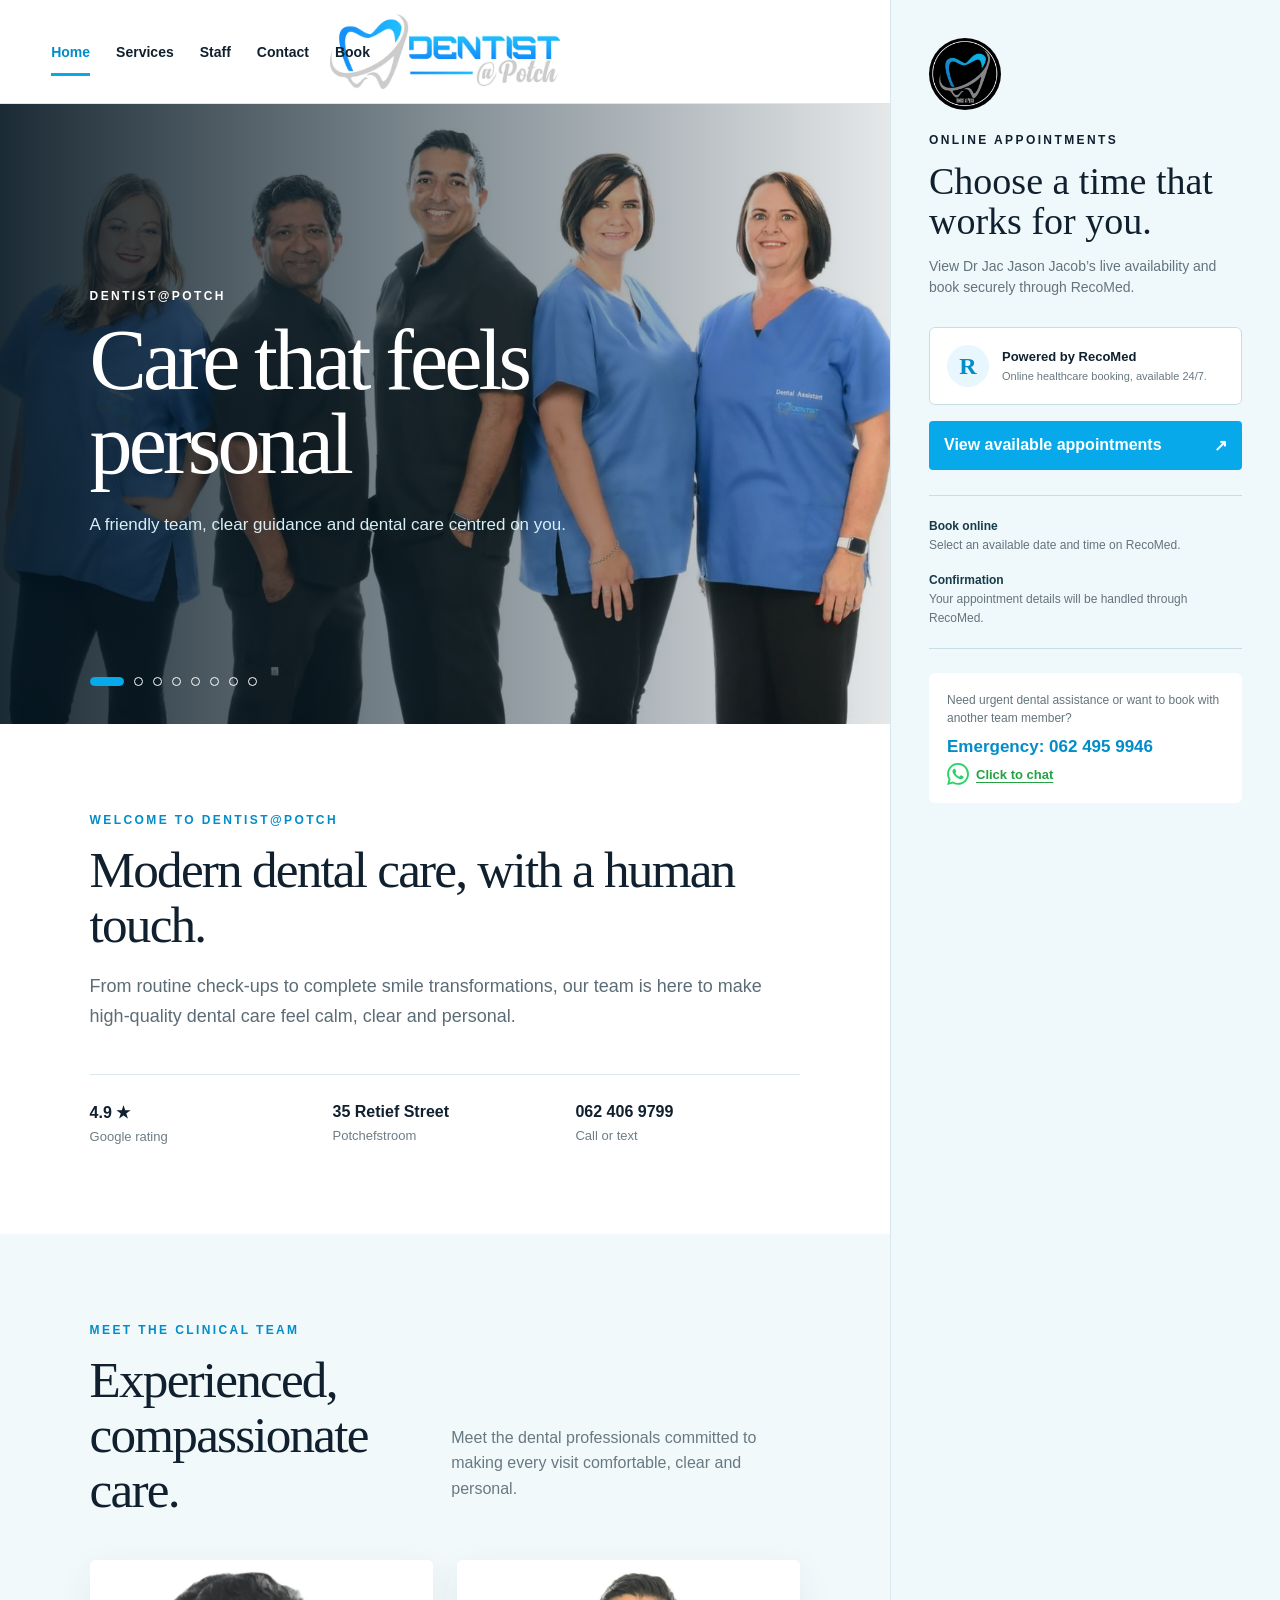
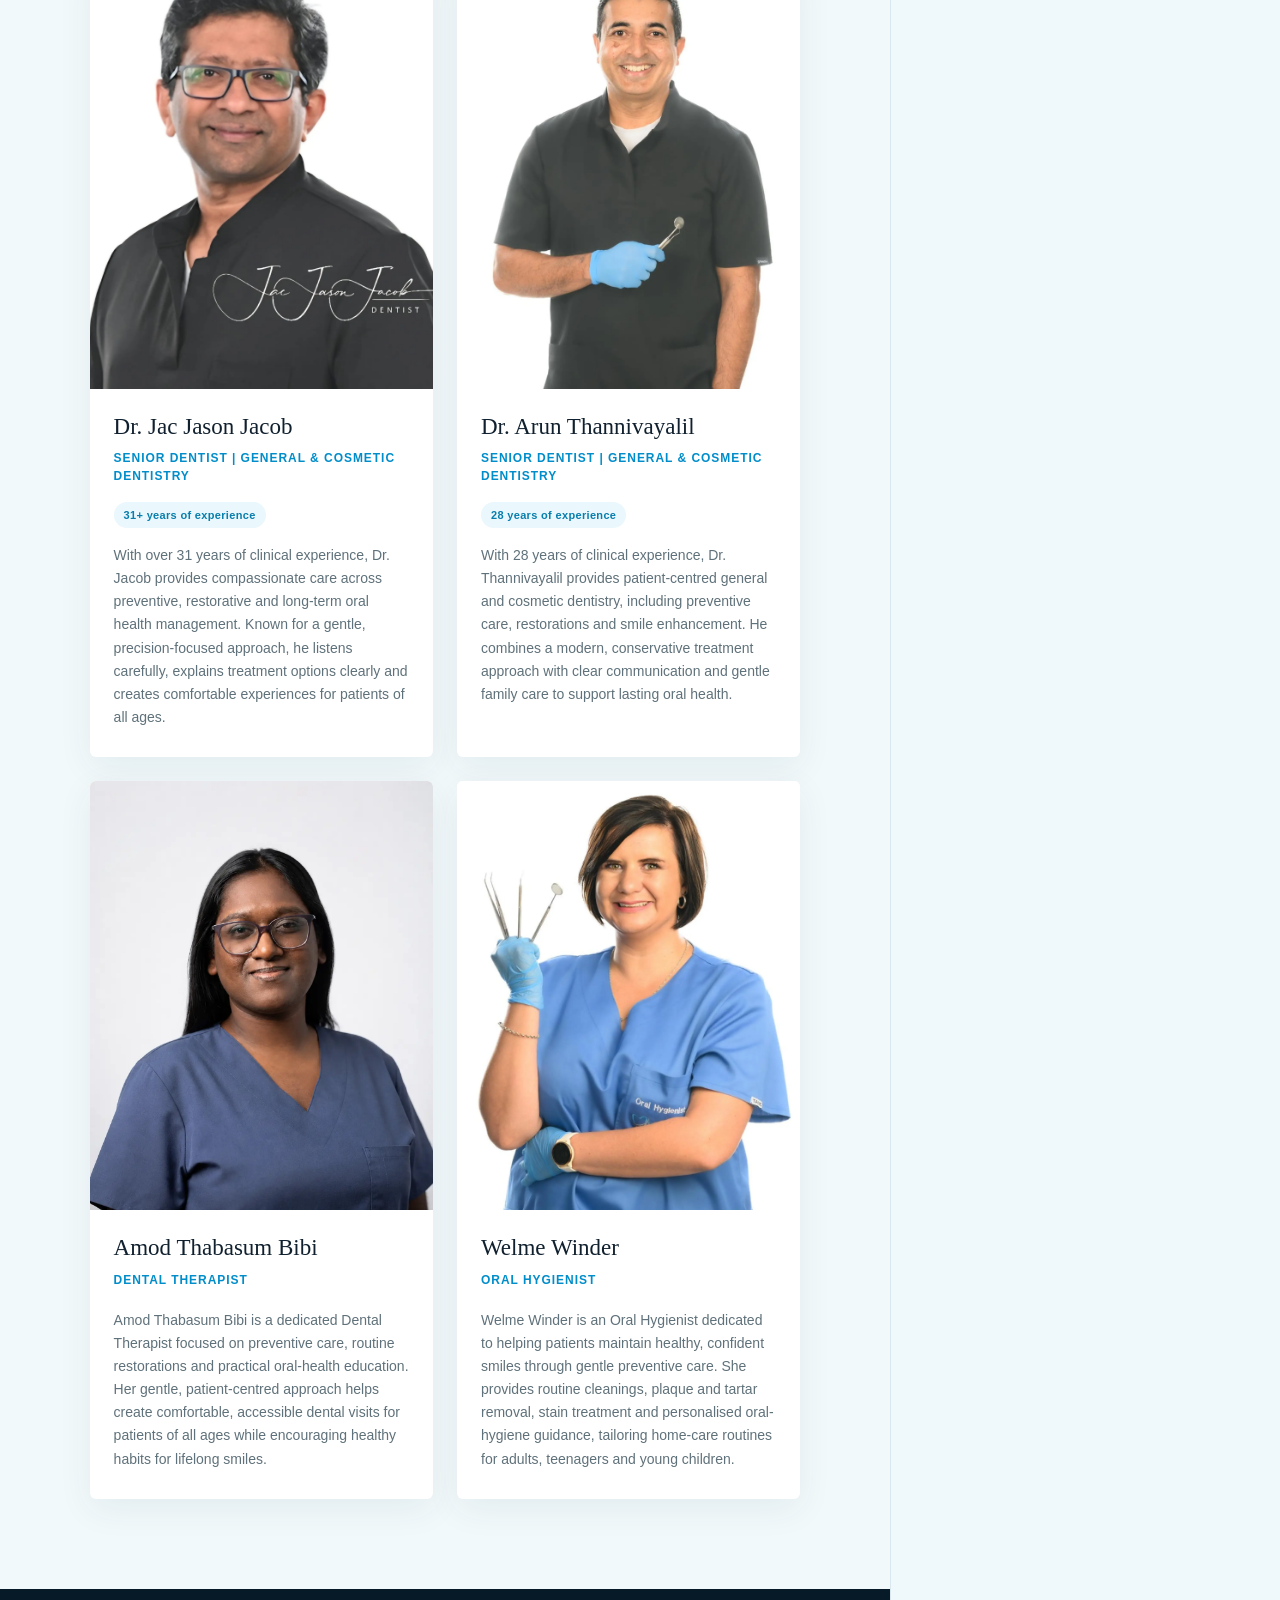
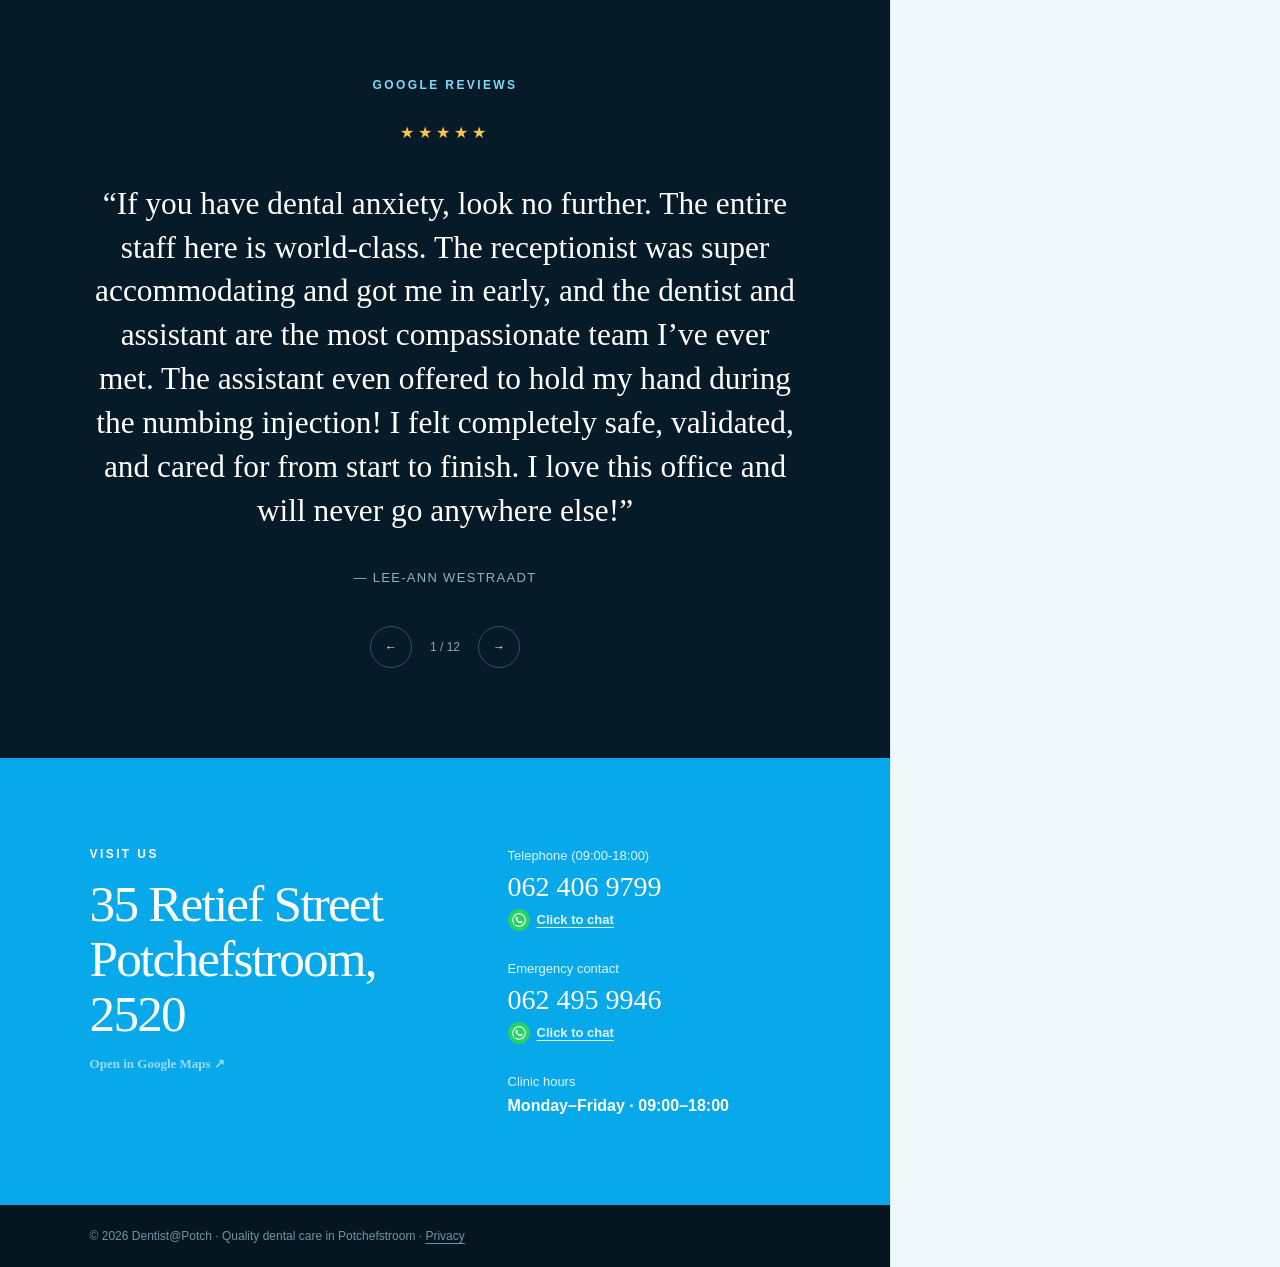
==== index.html @ b3be24b4 "Shorten the Invisalign description to match the other service cards Co-Authored-By: Claude Fable 5.1" ====
<!doctype html>
<html lang="en">
<head>
  <meta charset="utf-8">
  <meta name="viewport" content="width=device-width, initial-scale=1">
  <title>Dentist@Potch | Dental Care in Potchefstroom</title>
  <meta name="description" content="Compassionate general, cosmetic and preventive dental care in Potchefstroom.">
  <link rel="icon" href="images/dentist-at-potch-emblem.webp">
  <link rel="stylesheet" href="styles.css?v=10">
  <script src="tracking.js?v=10"></script>
  <script src="script.js?v=10" defer></script>
</head>
<body>
  <main class="site-shell">
    <div class="content-column">
      <header class="topbar">
        <a href="index.html" class="brand" aria-label="Dentist at Potch home"><img src="images/dentist-at-potch-logo-light.webp" alt="Dentist at Potch"></a>
        <nav aria-label="Main navigation">
          <a class="active" href="index.html">Home</a>
          <a href="services.html">Services</a>
          <a href="staff.html">Staff</a>
          <a href="#contact">Contact</a>
          <a href="https://www.recomed.co.za/dentist/potchefstroom/jac-jason-jacob/9480/9414/" target="_blank" rel="noopener noreferrer">Book</a>
        </nav>
      </header>

      <section class="hero" aria-label="Clinic gallery">
        <article class="hero-slide visible" aria-hidden="false">
          <img src="images/clinic-team-wide.webp" alt="Dentist at Potch team" style="object-position:center 32%;object-fit:cover">
          <div class="hero-copy"><p class="eyebrow">DENTIST@POTCH</p><h1>Care that feels personal</h1><p>A friendly team, clear guidance and dental care centred on you.</p></div>
        </article>
        <article class="hero-slide" aria-hidden="true">
          <img src="images/clinic-support-team.webp" alt="Dentist at Potch support team" style="object-position:center 25%;object-fit:cover">
          <div class="hero-copy"><p class="eyebrow">DENTIST@POTCH</p><h1>A team that makes you smile</h1><p>Welcoming support from the moment you contact our practice.</p></div>
        </article>
        <article class="hero-slide" aria-hidden="true">
          <img src="images/dental-assistant.webp" alt="Dental assistant" style="object-position:right center;object-fit:contain">
          <div class="hero-copy"><p class="eyebrow">DENTIST@POTCH</p><h1>Compassionate support</h1><p>Kind, reassuring care throughout your visit.</p></div>
        </article>
        <article class="hero-slide" aria-hidden="true">
          <img src="images/oral-hygienist.webp" alt="Oral hygienist" style="object-position:right center;object-fit:contain">
          <div class="hero-copy"><p class="eyebrow">DENTIST@POTCH</p><h1>Comfortable preventive care</h1><p>Professional support for healthy teeth and gums.</p></div>
        </article>
        <article class="hero-slide" aria-hidden="true">
          <img src="images/receptionist.webp" alt="Receptionist" style="object-position:right center;object-fit:contain">
          <div class="hero-copy"><p class="eyebrow">DENTIST@POTCH</p><h1>A warm welcome</h1><p>Helpful service from your first call to your appointment.</p></div>
        </article>
        <article class="hero-slide" aria-hidden="true">
          <img src="images/dentist-at-potch-logo-light.webp" alt="Dentist at Potch logo" style="object-position:right center;object-fit:contain">
          <div class="hero-copy"><p class="eyebrow">DENTIST@POTCH</p><h1>Dentist@Potch</h1><p>Modern dental care in the heart of Potchefstroom.</p></div>
        </article>
        <article class="hero-slide" aria-hidden="true">
          <img src="images/two-dentists-hero.webp" alt="Dentist at Potch senior dentists" style="object-position:center center;object-fit:contain">
          <div class="hero-copy"><p class="eyebrow">DENTIST@POTCH</p><h1>Experience you can trust</h1><p>Meet the senior dentists behind attentive, professional care at Dentist@Potch.</p></div>
        </article>
        <article class="hero-slide" aria-hidden="true">
          <img src="images/dentist-at-potch-emblem.webp" alt="Dentist at Potch emblem" style="object-position:right center;object-fit:contain">
          <div class="hero-copy"><p class="eyebrow">DENTIST@POTCH</p><h1>Your local dental team</h1><p>Visit us at 35 Retief Street, Potchefstroom.</p></div>
        </article>
        <div class="slide-dots" aria-label="Choose clinic image">
          <button class="selected" type="button" aria-label="Show Care that feels personal"></button>
          <button type="button" aria-label="Show A team that makes you smile"></button>
          <button type="button" aria-label="Show Compassionate support"></button>
          <button type="button" aria-label="Show Comfortable preventive care"></button>
          <button type="button" aria-label="Show A warm welcome"></button>
          <button type="button" aria-label="Show Dentist at Potch"></button>
          <button type="button" aria-label="Show Experience you can trust"></button>
          <button type="button" aria-label="Show Your local dental team"></button>
        </div>
      </section>

      <section class="welcome section-pad">
        <p class="eyebrow blue">WELCOME TO DENTIST@POTCH</p>
        <h2>Modern dental care, with a human touch.</h2>
        <p>From routine check-ups to complete smile transformations, our team is here to make high-quality dental care feel calm, clear and personal.</p>
        <div class="quick-facts">
          <span><strong>4.9 ★</strong> Google rating</span>
          <span><strong>35 Retief Street</strong> Potchefstroom</span>
          <span><strong>062 406 9799</strong> Call or text</span>
        </div>
      </section>

      <section class="team section-pad">
        <p class="eyebrow blue">MEET THE CLINICAL TEAM</p>
        <div class="section-heading"><h2>Experienced, compassionate care.</h2><p>Meet the dental professionals committed to making every visit comfortable, clear and personal.</p></div>
        <div class="doctor-grid">
          <article class="doctor-card">
            <div class="doctor-photo"><img src="images/dr-jac-jason-jacob.webp" alt="Dr. Jac Jason Jacob"></div>
            <div class="doctor-details"><h3>Dr. Jac Jason Jacob</h3><p class="doctor-designation">Senior Dentist | General &amp; Cosmetic Dentistry</p><p class="doctor-experience">31+ years of experience</p><p class="doctor-bio">With over 31 years of clinical experience, Dr. Jacob provides compassionate care across preventive, restorative and long-term oral health management. Known for a gentle, precision-focused approach, he listens carefully, explains treatment options clearly and creates comfortable experiences for patients of all ages.</p></div>
          </article>
          <article class="doctor-card">
            <div class="doctor-photo"><img src="images/dr-arun-thannivayalil.webp" alt="Dr. Arun Thannivayalil"></div>
            <div class="doctor-details"><h3>Dr. Arun Thannivayalil</h3><p class="doctor-designation">Senior Dentist | General &amp; Cosmetic Dentistry</p><p class="doctor-experience">28 years of experience</p><p class="doctor-bio">With 28 years of clinical experience, Dr. Thannivayalil provides patient-centred general and cosmetic dentistry, including preventive care, restorations and smile enhancement. He combines a modern, conservative treatment approach with clear communication and gentle family care to support lasting oral health.</p></div>
          </article>
          <article class="doctor-card">
            <div class="doctor-photo"><img src="images/amod-thabasum-bibi.webp" alt="Amod Thabasum Bibi"></div>
            <div class="doctor-details"><h3>Amod Thabasum Bibi</h3><p class="doctor-designation">Dental Therapist</p><p class="doctor-bio no-experience">Amod Thabasum Bibi is a dedicated Dental Therapist focused on preventive care, routine restorations and practical oral-health education. Her gentle, patient-centred approach helps create comfortable, accessible dental visits for patients of all ages while encouraging healthy habits for lifelong smiles.</p></div>
          </article>
          <article class="doctor-card">
            <div class="doctor-photo"><img src="images/welme-winder.webp" alt="Welme Winder"></div>
            <div class="doctor-details"><h3>Welme Winder</h3><p class="doctor-designation">Oral Hygienist</p><p class="doctor-bio no-experience">Welme Winder is an Oral Hygienist dedicated to helping patients maintain healthy, confident smiles through gentle preventive care. She provides routine cleanings, plaque and tartar removal, stain treatment and personalised oral-hygiene guidance, tailoring home-care routines for adults, teenagers and young children.</p></div>
          </article>
        </div>
      </section>

      <section class="testimonial-wrap section-pad">
        <div class="testimonial-card">
          <p class="eyebrow review-label">GOOGLE REVIEWS</p>
          <p class="stars" aria-label="Five stars">★★★★★</p>
          <blockquote id="testimonial-text"></blockquote>
          <p class="patient" id="testimonial-name"></p>
          <div class="testimonial-controls">
            <button id="testimonial-previous" type="button" aria-label="Previous review">←</button>
            <span id="testimonial-counter"></span>
            <button id="testimonial-next" type="button" aria-label="Next review">→</button>
          </div>
        </div>
      </section>

      <section id="contact" class="contact section-pad">
        <div><p class="eyebrow">VISIT US</p><a class="map-location" href="https://maps.app.goo.gl/ndyyrNJzBCLuc52E7?g_st=aw" target="_blank" rel="noopener noreferrer" aria-label="Open Dentist at Potch in Google Maps"><h2>35 Retief Street<br>Potchefstroom, 2520</h2><span>Open in Google Maps ↗</span></a></div>
        <div><p>Telephone (09:00-18:00)</p><a href="tel:+27624069799">062 406 9799</a><a class="whatsapp-chat" href="https://wa.me/27624069799" target="_blank" rel="noopener noreferrer" aria-label="Click to chat on WhatsApp with 062 406 9799"><svg class="wa-icon" viewBox="0 0 24 24" aria-hidden="true" focusable="false"><path fill="currentColor" d="M17.47 14.38c-.3-.15-1.76-.87-2.03-.97-.27-.1-.47-.15-.67.15-.2.3-.77.97-.94 1.17-.17.2-.35.22-.64.07-.3-.15-1.26-.46-2.39-1.48-.88-.79-1.48-1.76-1.65-2.06-.17-.3-.02-.46.13-.61.13-.13.3-.35.45-.52.15-.17.2-.3.3-.5.1-.2.05-.37-.03-.52-.07-.15-.67-1.61-.91-2.21-.24-.58-.49-.5-.67-.51h-.57c-.2 0-.52.07-.79.37-.27.3-1.04 1.02-1.04 2.48s1.07 2.88 1.21 3.08c.15.2 2.1 3.2 5.08 4.49.71.31 1.26.49 1.69.63.71.23 1.36.2 1.87.12.57-.09 1.76-.72 2.01-1.41.25-.69.25-1.29.17-1.41-.07-.12-.27-.2-.57-.35M12.05 21.79h-.01a9.87 9.87 0 0 1-5.03-1.38l-.36-.21-3.74.98 1-3.65-.24-.37a9.86 9.86 0 0 1-1.51-5.26c0-5.45 4.44-9.88 9.89-9.88 2.64 0 5.12 1.03 6.99 2.9a9.82 9.82 0 0 1 2.89 6.99c0 5.45-4.44 9.88-9.88 9.88m8.41-18.3A11.82 11.82 0 0 0 12.05 0C5.5 0 .16 5.33.16 11.89c0 2.1.55 4.14 1.59 5.94L.06 24l6.3-1.65a11.88 11.88 0 0 0 5.68 1.45h.01c6.55 0 11.89-5.33 11.89-11.89 0-3.18-1.24-6.16-3.48-8.41"/></svg><span>Click to chat</span></a><p class="hours">Emergency contact</p><a href="tel:+27624959946">062 495 9946</a><a class="whatsapp-chat" href="https://wa.me/27624959946" target="_blank" rel="noopener noreferrer" aria-label="Click to chat on WhatsApp with 062 495 9946"><svg class="wa-icon" viewBox="0 0 24 24" aria-hidden="true" focusable="false"><path fill="currentColor" d="M17.47 14.38c-.3-.15-1.76-.87-2.03-.97-.27-.1-.47-.15-.67.15-.2.3-.77.97-.94 1.17-.17.2-.35.22-.64.07-.3-.15-1.26-.46-2.39-1.48-.88-.79-1.48-1.76-1.65-2.06-.17-.3-.02-.46.13-.61.13-.13.3-.35.45-.52.15-.17.2-.3.3-.5.1-.2.05-.37-.03-.52-.07-.15-.67-1.61-.91-2.21-.24-.58-.49-.5-.67-.51h-.57c-.2 0-.52.07-.79.37-.27.3-1.04 1.02-1.04 2.48s1.07 2.88 1.21 3.08c.15.2 2.1 3.2 5.08 4.49.71.31 1.26.49 1.69.63.71.23 1.36.2 1.87.12.57-.09 1.76-.72 2.01-1.41.25-.69.25-1.29.17-1.41-.07-.12-.27-.2-.57-.35M12.05 21.79h-.01a9.87 9.87 0 0 1-5.03-1.38l-.36-.21-3.74.98 1-3.65-.24-.37a9.86 9.86 0 0 1-1.51-5.26c0-5.45 4.44-9.88 9.89-9.88 2.64 0 5.12 1.03 6.99 2.9a9.82 9.82 0 0 1 2.89 6.99c0 5.45-4.44 9.88-9.88 9.88m8.41-18.3A11.82 11.82 0 0 0 12.05 0C5.5 0 .16 5.33.16 11.89c0 2.1.55 4.14 1.59 5.94L.06 24l6.3-1.65a11.88 11.88 0 0 0 5.68 1.45h.01c6.55 0 11.89-5.33 11.89-11.89 0-3.18-1.24-6.16-3.48-8.41"/></svg><span>Click to chat</span></a><p class="hours">Clinic hours</p><strong>Monday–Friday · 09:00–18:00</strong></div>
      </section>
      <footer>© 2026 Dentist@Potch · Quality dental care in Potchefstroom · <a href="privacy.html">Privacy</a></footer>
    </div>

    <aside id="appointment" class="appointment-panel" aria-label="Book an appointment">
      <div class="appointment-inner">
        <img class="panel-logo" src="images/dentist-at-potch-emblem.webp" alt="">
        <p class="eyebrow">ONLINE APPOINTMENTS</p>
        <h2>Choose a time that works for you.</h2>
        <p class="panel-intro">View Dr Jac Jason Jacob’s live availability and book securely through RecoMed.</p>
        <div class="recomed-card"><div class="recomed-mark">R</div><div><strong>Powered by RecoMed</strong><p>Online healthcare booking, available 24/7.</p></div></div>
        <a class="primary-button recomed-button" href="https://www.recomed.co.za/dentist/potchefstroom/jac-jason-jacob/9480/9414/" target="_blank" rel="noopener noreferrer">View available appointments <span>↗</span></a>
        <div class="booking-details"><p><strong>Book online</strong><br>Select an available date and time on RecoMed.</p><p><strong>Confirmation</strong><br>Your appointment details will be handled through RecoMed.</p></div>
        <div class="emergency-call"><p>Need urgent dental assistance or want to book with another team member?</p><a href="tel:+27624959946">Emergency: 062 495 9946</a><a class="whatsapp-chat" href="https://wa.me/27624959946" target="_blank" rel="noopener noreferrer" aria-label="Click to chat on WhatsApp with 062 495 9946"><svg class="wa-icon" viewBox="0 0 24 24" aria-hidden="true" focusable="false"><path fill="currentColor" d="M17.47 14.38c-.3-.15-1.76-.87-2.03-.97-.27-.1-.47-.15-.67.15-.2.3-.77.97-.94 1.17-.17.2-.35.22-.64.07-.3-.15-1.26-.46-2.39-1.48-.88-.79-1.48-1.76-1.65-2.06-.17-.3-.02-.46.13-.61.13-.13.3-.35.45-.52.15-.17.2-.3.3-.5.1-.2.05-.37-.03-.52-.07-.15-.67-1.61-.91-2.21-.24-.58-.49-.5-.67-.51h-.57c-.2 0-.52.07-.79.37-.27.3-1.04 1.02-1.04 2.48s1.07 2.88 1.21 3.08c.15.2 2.1 3.2 5.08 4.49.71.31 1.26.49 1.69.63.71.23 1.36.2 1.87.12.57-.09 1.76-.72 2.01-1.41.25-.69.25-1.29.17-1.41-.07-.12-.27-.2-.57-.35M12.05 21.79h-.01a9.87 9.87 0 0 1-5.03-1.38l-.36-.21-3.74.98 1-3.65-.24-.37a9.86 9.86 0 0 1-1.51-5.26c0-5.45 4.44-9.88 9.89-9.88 2.64 0 5.12 1.03 6.99 2.9a9.82 9.82 0 0 1 2.89 6.99c0 5.45-4.44 9.88-9.88 9.88m8.41-18.3A11.82 11.82 0 0 0 12.05 0C5.5 0 .16 5.33.16 11.89c0 2.1.55 4.14 1.59 5.94L.06 24l6.3-1.65a11.88 11.88 0 0 0 5.68 1.45h.01c6.55 0 11.89-5.33 11.89-11.89 0-3.18-1.24-6.16-3.48-8.41"/></svg><span>Click to chat</span></a></div>
      </div>
    </aside>
  </main>
</body>
</html>
---- styles.css ----
:root { --ink:#10202e; --blue:#07a9ea; --deep:#071a27; --pale:#eaf7fc; --line:#d9e8ee; }
* { box-sizing:border-box; } html { scroll-behavior:smooth; } body { margin:0; color:var(--ink); background:#fff; font-family:Arial,Helvetica,sans-serif; } a { color:inherit; text-decoration:none; } button,input,select,textarea { font:inherit; } button,a { -webkit-tap-highlight-color:transparent; }
.site-shell { display:grid; grid-template-columns:minmax(0,1fr) 390px; min-height:100vh; }.content-column{min-width:0}.topbar{min-height:104px;padding:14px clamp(24px,4vw,60px);display:grid;grid-template-columns:minmax(0,1fr) auto minmax(0,1fr);grid-template-areas:"nav brand action";align-items:center;gap:24px;border-bottom:1px solid var(--line);background:#fff;position:relative;z-index:10}.brand{grid-area:brand;justify-self:center;display:flex;align-items:center;width:230px;max-width:32vw}.brand img{display:block;width:100%;height:auto}.topbar nav{grid-area:nav;justify-self:start;display:flex;gap:26px;font-size:14px;font-weight:700}.topbar nav a{padding:16px 0 13px;border-bottom:3px solid transparent}.topbar nav a:hover,.topbar nav a.active{color:#008dca;border-color:var(--blue)}
.hero{height:620px;position:relative;overflow:hidden;background:var(--deep)}.hero-slide{position:absolute;inset:0;opacity:0;transform:scale(1.02);transition:opacity .8s ease,transform 1.2s ease;color:#fff}.hero-slide.visible{opacity:1;transform:scale(1);z-index:1}.hero-slide>img{position:absolute;inset:0;width:100%;height:100%;object-fit:cover}.hero-slide::after{content:"";position:absolute;inset:0;background:linear-gradient(90deg,rgba(2,19,30,.9) 0%,rgba(3,26,40,.48) 52%,rgba(3,26,40,.1) 100%);z-index:1}.hero-copy{position:relative;z-index:2;height:100%;padding:0 clamp(28px,7vw,90px);display:flex;flex-direction:column;justify-content:center}.hero-copy>p:last-child{max-width:510px;margin:24px 0 0;font-size:17px;line-height:1.6;color:#d7eef7}.eyebrow{margin:0 0 16px;font-size:12px;line-height:1;font-weight:800;letter-spacing:.2em}.eyebrow.blue{color:#008dca}.hero h1,.services-hero h1{margin:0;max-width:680px;font-family:Georgia,serif;font-size:clamp(48px,7vw,86px);line-height:.98;font-weight:400;letter-spacing:-.045em}.slide-dots{position:absolute;z-index:3;left:clamp(28px,7vw,90px);bottom:38px;display:flex;gap:10px}.slide-dots button{width:9px;height:9px;border:1px solid #fff;border-radius:50%;background:transparent;cursor:pointer;padding:0}.slide-dots button.selected{width:34px;border-radius:10px;background:var(--blue);border-color:var(--blue)}
.section-pad{padding:90px clamp(28px,7vw,90px)}.welcome h2,.team h2,.contact h2,.services-cta h2{font-family:Georgia,serif;font-size:clamp(36px,4vw,55px);line-height:1.08;font-weight:400;margin:0;letter-spacing:-.035em}.welcome>p:not(.eyebrow){max-width:750px;color:#5b6c76;font-size:18px;line-height:1.7}.quick-facts{display:grid;grid-template-columns:repeat(3,1fr);gap:18px;border-top:1px solid var(--line);margin-top:42px;padding-top:28px}.quick-facts span{display:flex;flex-direction:column;gap:7px;font-size:13px;color:#6d7d85}.quick-facts strong{color:var(--ink);font-size:16px}.team{background:#f2f9fb}.section-heading{display:flex;align-items:end;justify-content:space-between;gap:30px;margin-bottom:42px}.section-heading p{max-width:410px;color:#687982;line-height:1.6}.doctor-grid{display:grid;grid-template-columns:repeat(2,1fr);gap:24px;align-items:stretch}.doctor-card{background:#fff;border-radius:6px;overflow:hidden;box-shadow:0 10px 35px rgba(9,51,70,.07);display:flex;flex-direction:column}.doctor-photo{position:relative;aspect-ratio:4/5;overflow:hidden;background:#fff}.doctor-photo img{width:100%;height:100%;object-fit:cover;object-position:center top}.doctor-details{padding:25px 24px 28px;text-align:left;display:flex;flex-direction:column;flex:1}.doctor-card h3{font-family:Georgia,serif;font-size:23px;line-height:1.15;font-weight:400;margin:0 0 10px}.doctor-designation{margin:0;color:#008dca;font-size:12px;font-weight:800;text-transform:uppercase;letter-spacing:.08em;line-height:1.45}.doctor-experience{align-self:flex-start;margin:17px 0 16px;padding:7px 10px;border-radius:999px;background:#eaf7fc;color:#087ead;font-size:11px;font-weight:800;letter-spacing:.03em}.doctor-bio{margin:0;color:#5f717a;font-size:14px;line-height:1.65}.doctor-bio.no-experience{margin-top:20px}
.testimonial-wrap{background:var(--deep)}.testimonial-card{max-width:900px;min-height:410px;margin:auto;text-align:center;color:#fff;display:flex;flex-direction:column;align-items:center;justify-content:center}.review-label{color:#7fd8f7}.stars{color:#f8c44f;letter-spacing:.25em}blockquote{margin:24px 0;font-family:Georgia,serif;font-size:clamp(21px,2.45vw,35px);line-height:1.4}.patient{color:#8fb3c4;font-size:13px;text-transform:uppercase;letter-spacing:.1em}.testimonial-controls{margin-top:28px;display:flex;justify-content:center;align-items:center;gap:18px;color:#85a6b6;font-size:12px}.testimonial-controls button{color:#fff;background:transparent;border:1px solid #315366;width:42px;height:42px;border-radius:50%;cursor:pointer}.contact{display:grid;grid-template-columns:1.1fr .9fr;gap:60px;background:var(--blue);color:white}.contact a{font-family:Georgia,serif;font-size:28px}.contact p:not(.eyebrow){margin:0 0 8px;color:#dff6ff;font-size:13px}.contact .hours{margin-top:30px!important}footer{background:#061620;color:#7193a2;padding:24px clamp(28px,7vw,90px);font-size:12px}
.appointment-panel{position:relative;background:#eff8fb;border-left:1px solid var(--line)}.appointment-inner{position:sticky;top:0;height:100vh;overflow-y:auto;padding:38px 38px 28px}.panel-logo{display:block;width:72px;height:72px;object-fit:cover;border-radius:50%;margin-bottom:24px}.appointment-inner h2{margin:0;font-family:Georgia,serif;font-size:38px;line-height:1.05;font-weight:400}.panel-intro{color:#64747c;font-size:14px;line-height:1.55}.primary-button{width:100%;border:0;border-radius:4px;background:var(--blue);color:#fff;padding:15px;font-weight:800;cursor:pointer;display:flex;justify-content:space-between}.primary-button:hover{background:#008dca}.recomed-card{margin:28px 0 16px;padding:17px;background:#fff;border:1px solid #c9dde5;border-radius:6px;display:flex;align-items:center;gap:13px}.recomed-mark{display:grid;place-items:center;min-width:42px;height:42px;border-radius:50%;background:#e8f7fd;color:#008dca;font-family:Georgia,serif;font-size:24px;font-weight:bold}.recomed-card strong{font-size:13px}.recomed-card p{margin:4px 0 0;color:#687982;font-size:11px;line-height:1.45}.recomed-button{margin-top:0;text-decoration:none}.booking-details{margin-top:25px;padding:4px 0;border-top:1px solid #c9dde5;border-bottom:1px solid #c9dde5}.booking-details p{margin:17px 0;color:#64747c;font-size:12px;line-height:1.55}.booking-details strong{color:#173a49}.emergency-call{margin-top:24px;padding:18px;border-radius:6px;background:#fff}.emergency-call p{margin:0 0 10px;color:#64747c;font-size:12px;line-height:1.5}.emergency-call a{color:#008dca;font-size:17px;font-weight:800}
.services-page{min-height:100vh;background:#fff}.service-nav{position:sticky;top:0}.nav-appointment{grid-area:action;justify-self:end;background:var(--blue);color:#fff;padding:13px 18px;border-radius:3px;font-size:12px;font-weight:800}.services-hero{min-height:520px;display:flex;flex-direction:column;justify-content:center;padding:90px clamp(28px,8vw,120px);color:#fff;background:radial-gradient(circle at 80% 30%,#166d8e,transparent 24%),linear-gradient(120deg,#061923,#0c3a50)}.services-hero>p:last-child{max-width:550px;color:#c6e2ed;line-height:1.65;font-size:17px}.services-grid{display:grid;grid-template-columns:repeat(6,1fr);gap:18px;max-width:1450px;margin:auto}.service-card{grid-column:span 2;border:1px solid var(--line);padding:32px;min-height:310px;display:flex;flex-direction:column;position:relative;text-align:center;transition:.25s ease}.service-card.final-row-left{grid-column:2/span 2}.service-card.final-row-right{grid-column:4/span 2}.service-card:hover{transform:translateY(-5px);box-shadow:0 18px 40px rgba(11,54,72,.1);border-color:#98d8ef}.service-card>span{position:absolute;right:22px;top:20px;color:#a6bdc7;font-size:12px}.service-icon{width:58px;height:58px;margin:0 auto;display:grid;place-items:center;border-radius:50%;background:var(--pale);color:var(--blue)}.service-icon svg{width:39px;height:39px;fill:none;stroke:currentColor;stroke-width:1.7;stroke-linecap:round;stroke-linejoin:round}.service-card h2{font-family:Georgia,serif;font-size:26px;font-weight:400;margin:22px 0 10px}.service-card p{color:#64747c;line-height:1.6;font-size:14px;flex:1}.service-card a{color:#008dca;font-size:12px;font-weight:800}.services-cta{margin:0 clamp(28px,8vw,120px) 90px;padding:55px 60px;display:flex;justify-content:space-between;align-items:center;gap:30px;background:var(--blue);color:#fff}.services-cta a{background:#fff;color:#087ead;padding:15px 20px;font-size:13px;font-weight:bold;white-space:nowrap}.map-location{display:inline-block;color:inherit}.map-location span{display:inline-block;margin-top:14px;color:#9bddf5;font-size:13px;font-weight:800}.map-location:hover span{text-decoration:underline}footer a{color:inherit;text-decoration:underline;text-underline-offset:3px}
.service-icon{position:relative;animation:serviceIconFloat 3.2s ease-in-out infinite;will-change:transform;box-shadow:0 8px 22px rgba(0,151,210,.12)}.service-icon::after{content:"";position:absolute;inset:-7px;border:2px dashed rgba(0,151,210,.34);border-radius:50%;animation:serviceIconOrbit 7s linear infinite;pointer-events:none}.service-card:nth-child(3n+2) .service-icon,.service-card:nth-child(3n+2) .service-icon::after,.service-card:nth-child(3n+2) .service-icon svg{animation-delay:.45s}.service-card:nth-child(3n) .service-icon,.service-card:nth-child(3n) .service-icon::after,.service-card:nth-child(3n) .service-icon svg{animation-delay:.9s}.service-icon svg{transform-origin:center;animation:serviceIconBreathe 2.2s ease-in-out infinite}.service-card:hover .service-icon svg,.service-card:focus-within .service-icon svg{animation:serviceIconSmile .85s ease-in-out infinite}.service-card:hover .service-icon,.service-card:focus-within .service-icon{background:#d9f4ff;animation:serviceIconBounce .8s ease-in-out infinite;box-shadow:0 12px 28px rgba(0,151,210,.28)}
@keyframes serviceIconFloat{0%,100%{transform:translateY(0) rotate(-2deg)}50%{transform:translateY(-10px) rotate(2deg)}}
@keyframes serviceIconOrbit{to{transform:rotate(360deg)}}
@keyframes serviceIconBreathe{0%,100%{transform:scale(.94)}50%{transform:scale(1.1)}}
@keyframes serviceIconBounce{0%,100%{transform:translateY(-4px) scale(1)}50%{transform:translateY(-12px) scale(1.08)}}
@keyframes serviceIconSmile{0%,100%{transform:rotate(-8deg) scale(1.05)}50%{transform:rotate(8deg) scale(1.18)}}
@media(prefers-reduced-motion:reduce){.service-icon,.service-icon::after,.service-icon svg,.service-card:hover .service-icon,.service-card:focus-within .service-icon,.service-card:hover .service-icon svg,.service-card:focus-within .service-icon svg{animation:none}.service-card,.service-icon{transition:none}}
.staff-page{min-height:100vh;background:#fff}.staff-hero{min-height:500px;display:flex;flex-direction:column;justify-content:center;padding:90px clamp(28px,8vw,120px);color:#fff;background:radial-gradient(circle at 78% 22%,rgba(7,169,234,.38),transparent 24%),linear-gradient(120deg,#061923,#0c3a50)}.staff-hero h1{margin:0;max-width:760px;font-family:Georgia,serif;font-size:clamp(48px,7vw,86px);line-height:.98;font-weight:400;letter-spacing:-.045em}.staff-hero>p:last-child{max-width:590px;margin-top:24px;color:#c6e2ed;line-height:1.65;font-size:17px}.staff-section{max-width:1500px;margin:auto}.staff-section-heading{margin-bottom:42px}.staff-section-heading h2{margin:0;max-width:760px;font-family:Georgia,serif;font-size:clamp(36px,4vw,55px);line-height:1.08;font-weight:400;letter-spacing:-.035em}.staff-clinical-grid{display:grid;grid-template-columns:repeat(2,1fr);gap:24px}.staff-profile,.support-profile{background:#fff;border:1px solid var(--line);border-radius:6px;overflow:hidden;box-shadow:0 10px 35px rgba(9,51,70,.07)}.staff-photo,.support-photo{position:relative;aspect-ratio:4/5;overflow:hidden;background:#f5f9fa}.staff-photo img,.support-photo img{width:100%;height:100%;object-fit:cover;object-position:center top}.staff-profile-copy{padding:26px 24px 30px}.staff-profile h3,.support-profile h3{margin:0 0 10px;font-family:Georgia,serif;font-size:24px;font-weight:400;line-height:1.15}.staff-role,.support-profile-copy p{margin:0;color:#008dca;font-size:12px;font-weight:800;text-transform:uppercase;letter-spacing:.08em;line-height:1.5}.staff-experience{display:inline-block;margin:17px 0 0;padding:7px 10px;border-radius:999px;background:#eaf7fc;color:#087ead;font-size:11px;font-weight:800}.staff-bio{margin:18px 0 0;color:#5f717a;font-size:14px;line-height:1.65}.staff-support{max-width:none;background:#f2f9fb}.staff-support>.staff-section-heading,.staff-support-grid{max-width:1320px;margin-left:auto;margin-right:auto}.staff-support>.staff-section-heading{margin-bottom:42px}.staff-support-grid{display:grid;grid-template-columns:repeat(3,1fr);gap:24px}.support-profile-copy{padding:25px 24px 28px}.staff-cta{margin-top:90px}
@media(max-width:1200px) and (min-width:1001px){.site-shell .topbar{min-height:128px;grid-template-columns:1fr;grid-template-areas:"brand" "nav";gap:4px}.site-shell .topbar nav{justify-self:center}}
@media(max-width:1000px){.site-shell{display:block}.appointment-panel{border-left:0;border-top:1px solid var(--line)}.appointment-inner{position:static;height:auto;max-width:680px;margin:auto;padding:60px 28px}.hero{height:570px}.services-grid{grid-template-columns:repeat(2,1fr)}.service-card,.service-card.final-row-left,.service-card.final-row-right{grid-column:auto}.staff-support-grid{grid-template-columns:repeat(2,1fr)}.staff-support-grid .support-profile:last-child{grid-column:1/-1;max-width:calc(50% - 12px);width:100%;justify-self:center}}@media(max-width:700px){.topbar{min-height:128px;padding:15px 20px 8px;grid-template-columns:1fr;grid-template-areas:"brand" "nav";gap:4px}.brand{max-width:70vw;width:215px}.topbar nav{justify-self:center;gap:15px;width:100%;justify-content:center}.topbar nav a{padding:10px 0 8px}.service-nav .nav-appointment{display:none}.hero{height:540px}.placeholder-icon{font-size:150px}.section-pad{padding:65px 24px}.quick-facts,.doctor-grid,.contact,.services-grid,.staff-clinical-grid,.staff-support-grid{grid-template-columns:1fr}.section-heading{display:block}.doctor-grid{gap:28px}.doctor-photo{aspect-ratio:4/5}.services-hero,.staff-hero{min-height:450px;padding:70px 24px}.services-cta{margin:0 24px 60px;padding:40px 28px;display:block}.services-cta a{display:inline-block;margin-top:24px}.staff-support-grid .support-profile:last-child{grid-column:auto;max-width:none}.staff-cta{margin-top:60px}}
/* WhatsApp click-to-chat links (icon: Font Awesome Free, CC BY 4.0) */
a.whatsapp-chat{display:inline-flex;align-items:center;gap:7px;margin-top:6px;font-family:Arial,Helvetica,sans-serif;font-size:13px;font-weight:800;text-decoration:none}a.whatsapp-chat span{text-decoration:underline;text-underline-offset:3px}a.whatsapp-chat .wa-icon{width:22px;height:22px;flex:none;color:#25d366}.contact a.whatsapp-chat{display:flex;color:#dff6ff}.contact a.whatsapp-chat:hover{color:#fff}.contact a.whatsapp-chat .wa-icon{color:#fff;background:#25d366;border-radius:50%;padding:4px;box-sizing:border-box}.emergency-call a.whatsapp-chat{display:flex;color:#25a244}.emergency-call a.whatsapp-chat:hover{color:#1b8a37}
/* Privacy page */
.legal-page{max-width:820px;margin:auto}.legal-page h2{font-family:Georgia,serif;font-size:28px;font-weight:400;margin:38px 0 12px}.legal-page h2:first-child{margin-top:0}.legal-page p,.legal-page li{color:#4f6069;font-size:16px;line-height:1.7}.legal-page ul{padding-left:22px}.legal-page li{margin-bottom:10px}.legal-page a{color:#008dca;text-decoration:underline;text-underline-offset:3px}
/* Logo backdrop on the services and staff banners */
.services-hero,.staff-hero{position:relative;overflow:hidden;isolation:isolate}
.services-hero::before,.staff-hero::before{content:"";position:absolute;inset:0;z-index:-2;background:#000 url(images/dentist-at-potch-banner.webp) right 5% center/auto 62% no-repeat;opacity:.55}
.services-hero::after,.staff-hero::after{content:"";position:absolute;inset:0;z-index:-1;background:linear-gradient(90deg,rgba(6,25,35,.96) 0%,rgba(6,25,35,.82) 38%,rgba(6,25,35,.35) 70%,rgba(6,25,35,.15) 100%)}
@media(max-width:1000px){.services-hero::before,.staff-hero::before{background-position:center bottom 7%;background-size:90% auto;opacity:.45}.services-hero::after,.staff-hero::after{background:linear-gradient(180deg,rgba(6,25,35,.95) 0%,rgba(6,25,35,.8) 55%,rgba(6,25,35,.45) 100%)}}
.service-tagline{color:#008dca!important;font-weight:800;font-size:14px!important;flex:0 0 auto!important;margin:0 0 10px}
.service-card h2 sup{font-size:.45em;vertical-align:super;margin-left:1px}
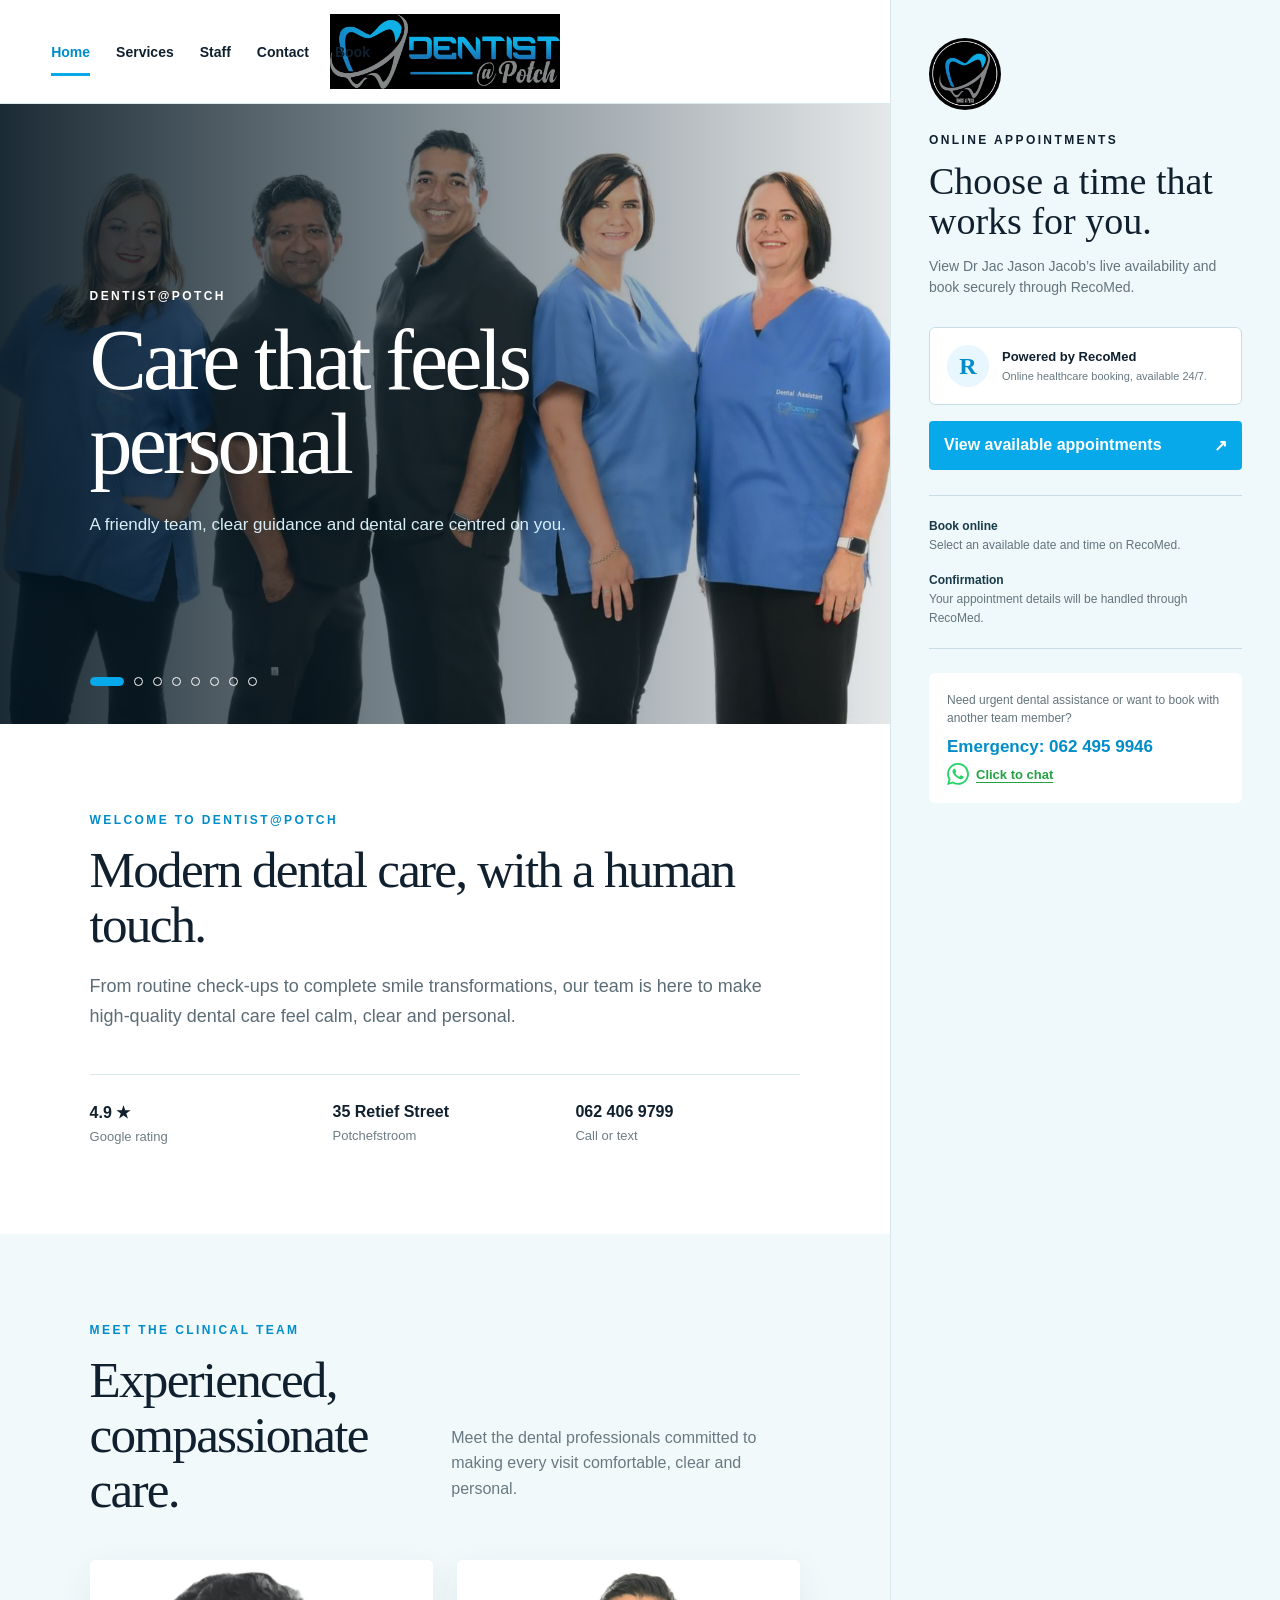
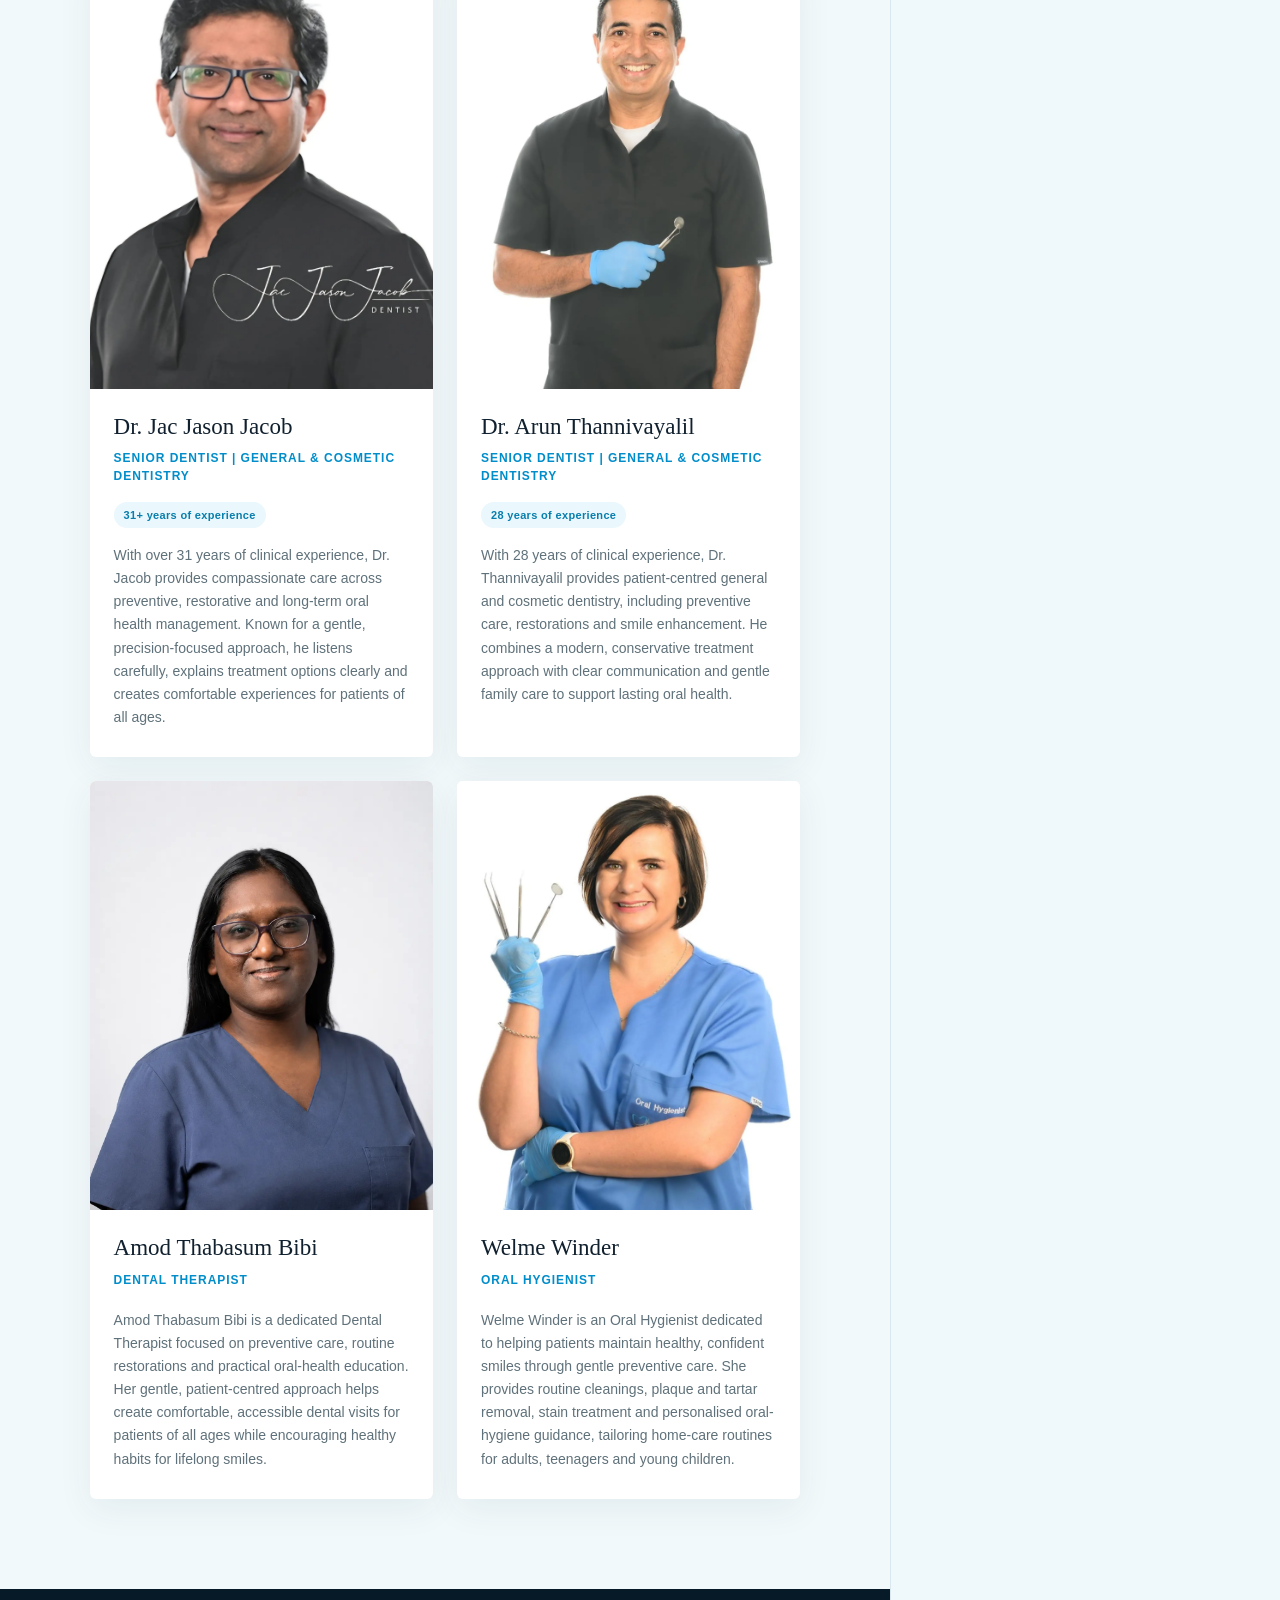
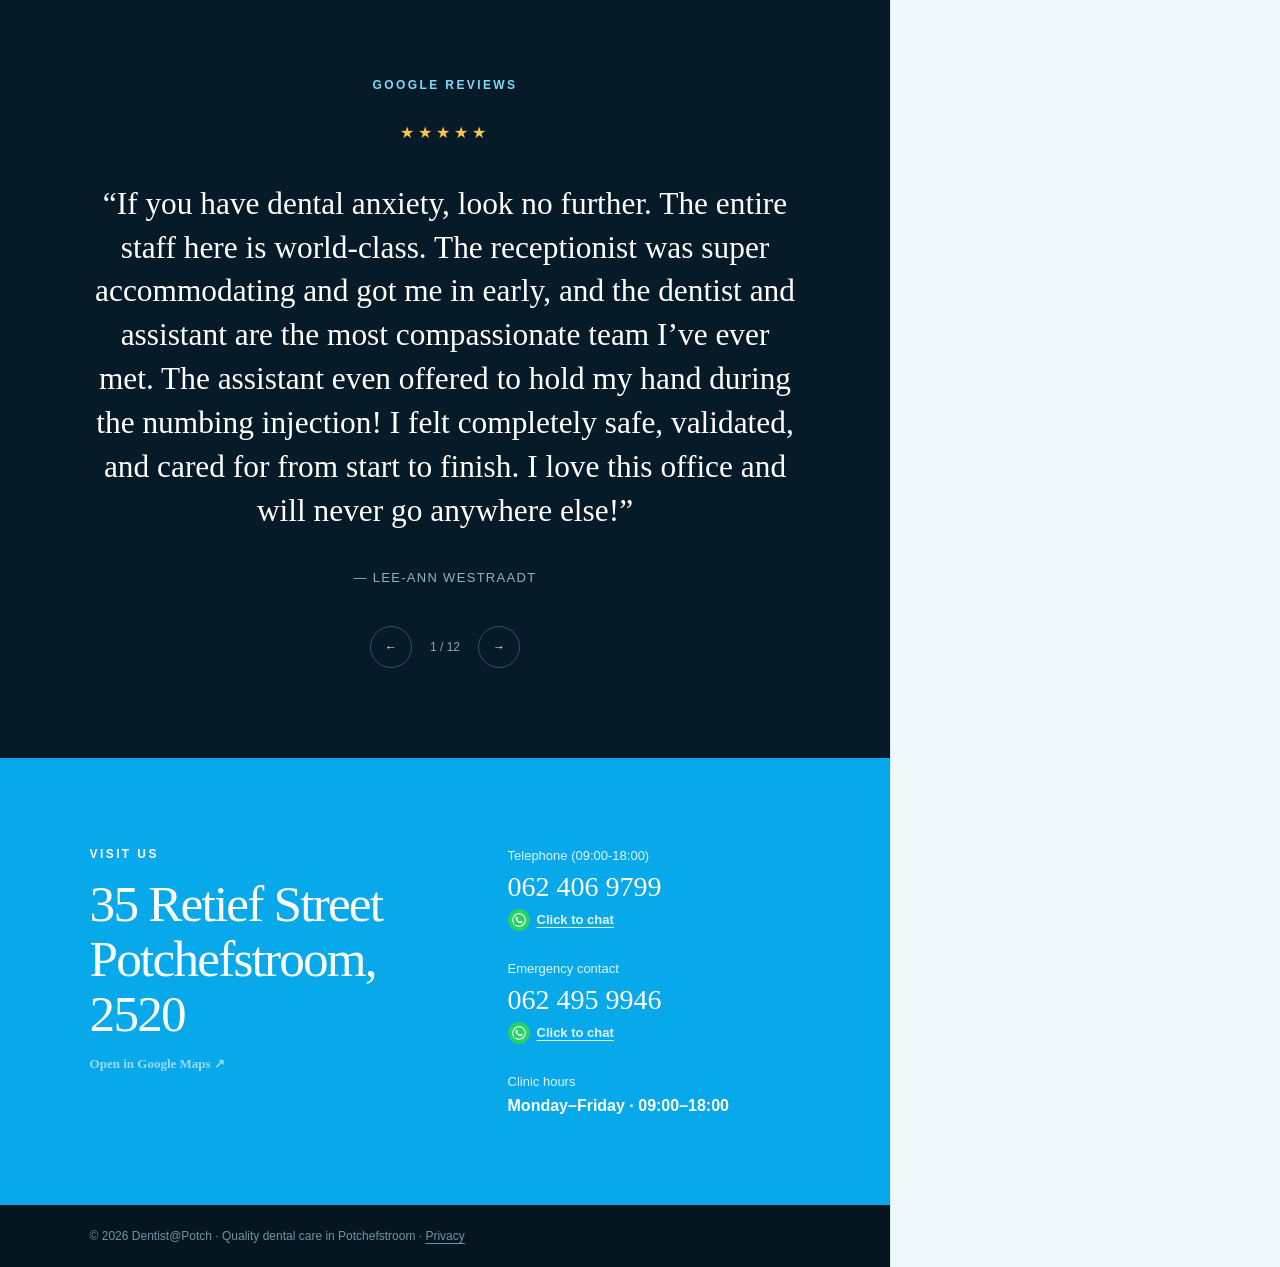
==== commit 192c7d66: "Use the black logo in the top bar and restore the gradient banners Co-Authored-By: Claude Fable 5.1 " ====
--- a/index.html
+++ b/index.html
@@ -6,15 +6,15 @@
   <title>Dentist@Potch | Dental Care in Potchefstroom</title>
   <meta name="description" content="Compassionate general, cosmetic and preventive dental care in Potchefstroom.">
   <link rel="icon" href="images/dentist-at-potch-emblem.webp">
-  <link rel="stylesheet" href="styles.css?v=10">
-  <script src="tracking.js?v=10"></script>
-  <script src="script.js?v=10" defer></script>
+  <link rel="stylesheet" href="styles.css?v=11">
+  <script src="tracking.js?v=11"></script>
+  <script src="script.js?v=11" defer></script>
 </head>
 <body>
   <main class="site-shell">
     <div class="content-column">
       <header class="topbar">
-        <a href="index.html" class="brand" aria-label="Dentist at Potch home"><img src="images/dentist-at-potch-logo-light.webp" alt="Dentist at Potch"></a>
+        <a href="index.html" class="brand" aria-label="Dentist at Potch home"><img src="images/dentist-at-potch-logo-black.webp" alt="Dentist at Potch"></a>
         <nav aria-label="Main navigation">
           <a class="active" href="index.html">Home</a>
           <a href="services.html">Services</a>
--- a/styles.css
+++ b/styles.css
@@ -20,10 +20,5 @@
 a.whatsapp-chat{display:inline-flex;align-items:center;gap:7px;margin-top:6px;font-family:Arial,Helvetica,sans-serif;font-size:13px;font-weight:800;text-decoration:none}a.whatsapp-chat span{text-decoration:underline;text-underline-offset:3px}a.whatsapp-chat .wa-icon{width:22px;height:22px;flex:none;color:#25d366}.contact a.whatsapp-chat{display:flex;color:#dff6ff}.contact a.whatsapp-chat:hover{color:#fff}.contact a.whatsapp-chat .wa-icon{color:#fff;background:#25d366;border-radius:50%;padding:4px;box-sizing:border-box}.emergency-call a.whatsapp-chat{display:flex;color:#25a244}.emergency-call a.whatsapp-chat:hover{color:#1b8a37}
 /* Privacy page */
 .legal-page{max-width:820px;margin:auto}.legal-page h2{font-family:Georgia,serif;font-size:28px;font-weight:400;margin:38px 0 12px}.legal-page h2:first-child{margin-top:0}.legal-page p,.legal-page li{color:#4f6069;font-size:16px;line-height:1.7}.legal-page ul{padding-left:22px}.legal-page li{margin-bottom:10px}.legal-page a{color:#008dca;text-decoration:underline;text-underline-offset:3px}
-/* Logo backdrop on the services and staff banners */
-.services-hero,.staff-hero{position:relative;overflow:hidden;isolation:isolate}
-.services-hero::before,.staff-hero::before{content:"";position:absolute;inset:0;z-index:-2;background:#000 url(images/dentist-at-potch-banner.webp) right 5% center/auto 62% no-repeat;opacity:.55}
-.services-hero::after,.staff-hero::after{content:"";position:absolute;inset:0;z-index:-1;background:linear-gradient(90deg,rgba(6,25,35,.96) 0%,rgba(6,25,35,.82) 38%,rgba(6,25,35,.35) 70%,rgba(6,25,35,.15) 100%)}
-@media(max-width:1000px){.services-hero::before,.staff-hero::before{background-position:center bottom 7%;background-size:90% auto;opacity:.45}.services-hero::after,.staff-hero::after{background:linear-gradient(180deg,rgba(6,25,35,.95) 0%,rgba(6,25,35,.8) 55%,rgba(6,25,35,.45) 100%)}}
 .service-tagline{color:#008dca!important;font-weight:800;font-size:14px!important;flex:0 0 auto!important;margin:0 0 10px}
 .service-card h2 sup{font-size:.45em;vertical-align:super;margin-left:1px}
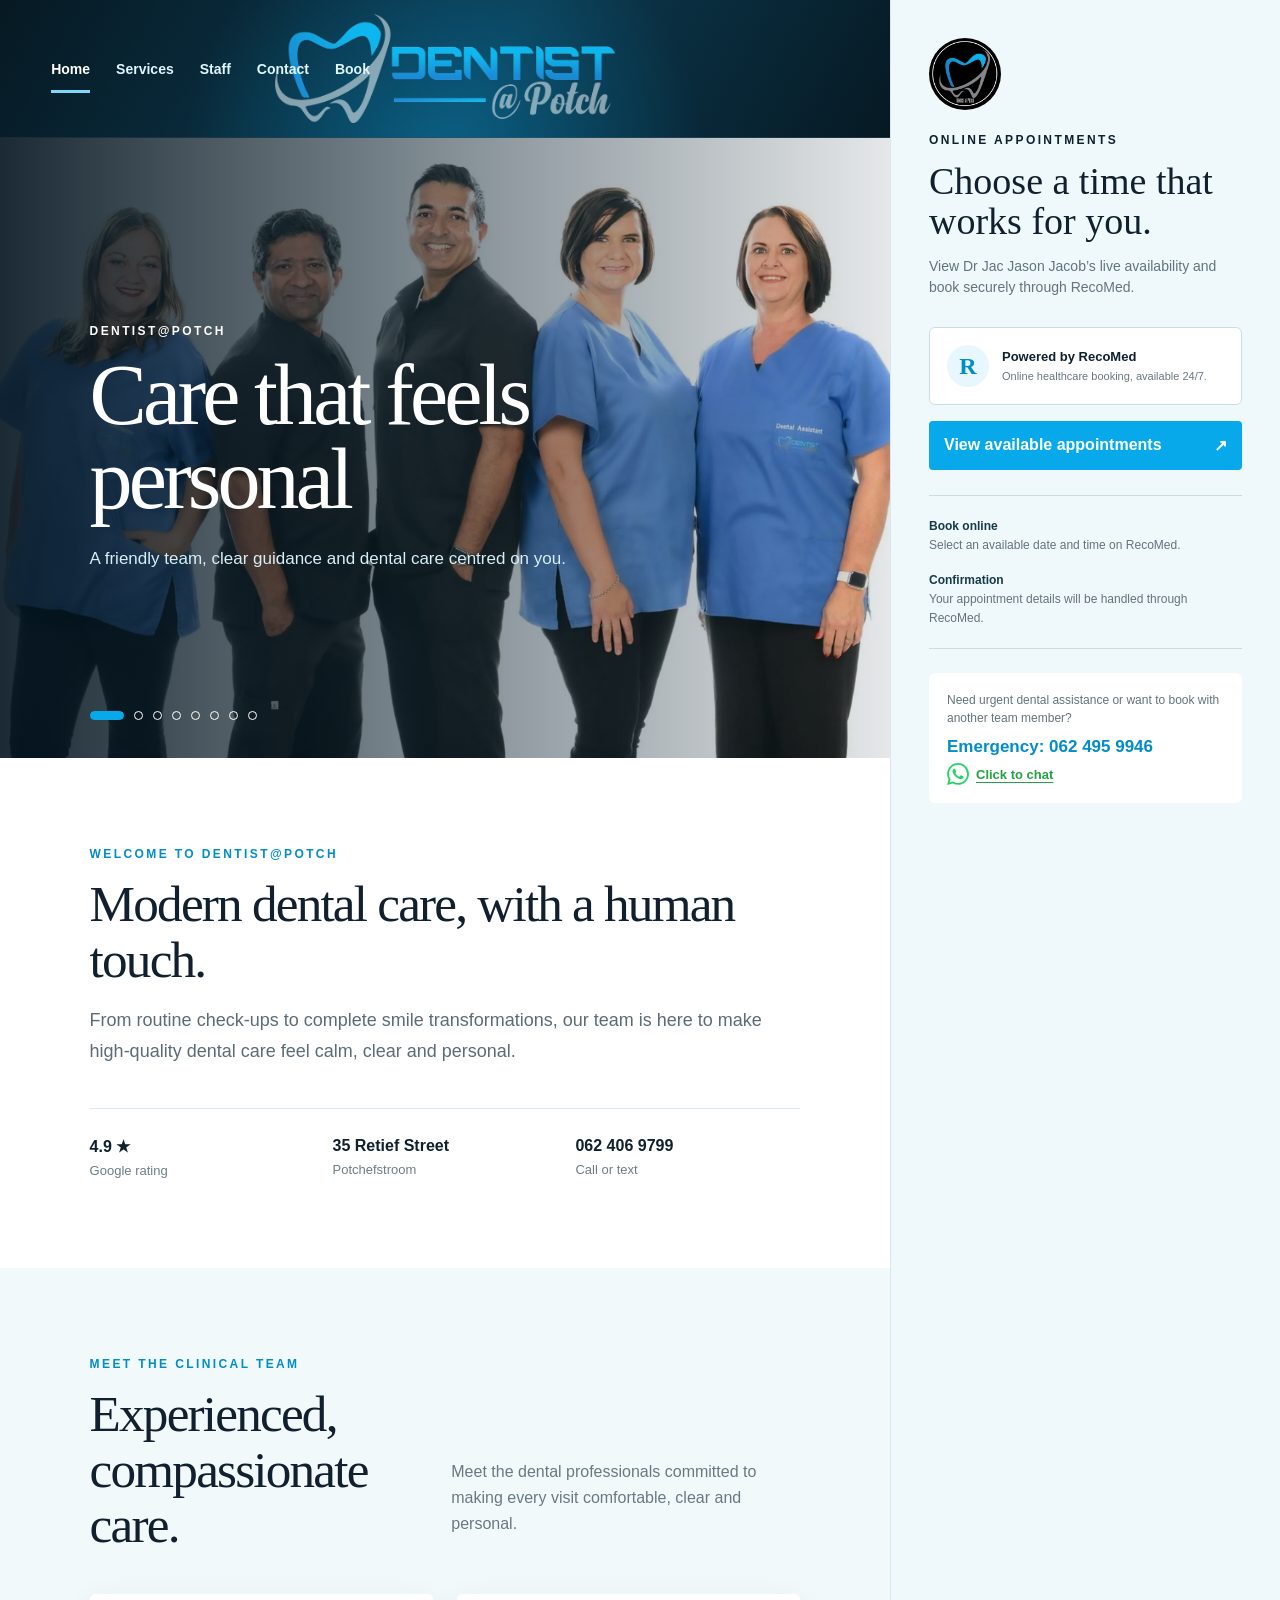
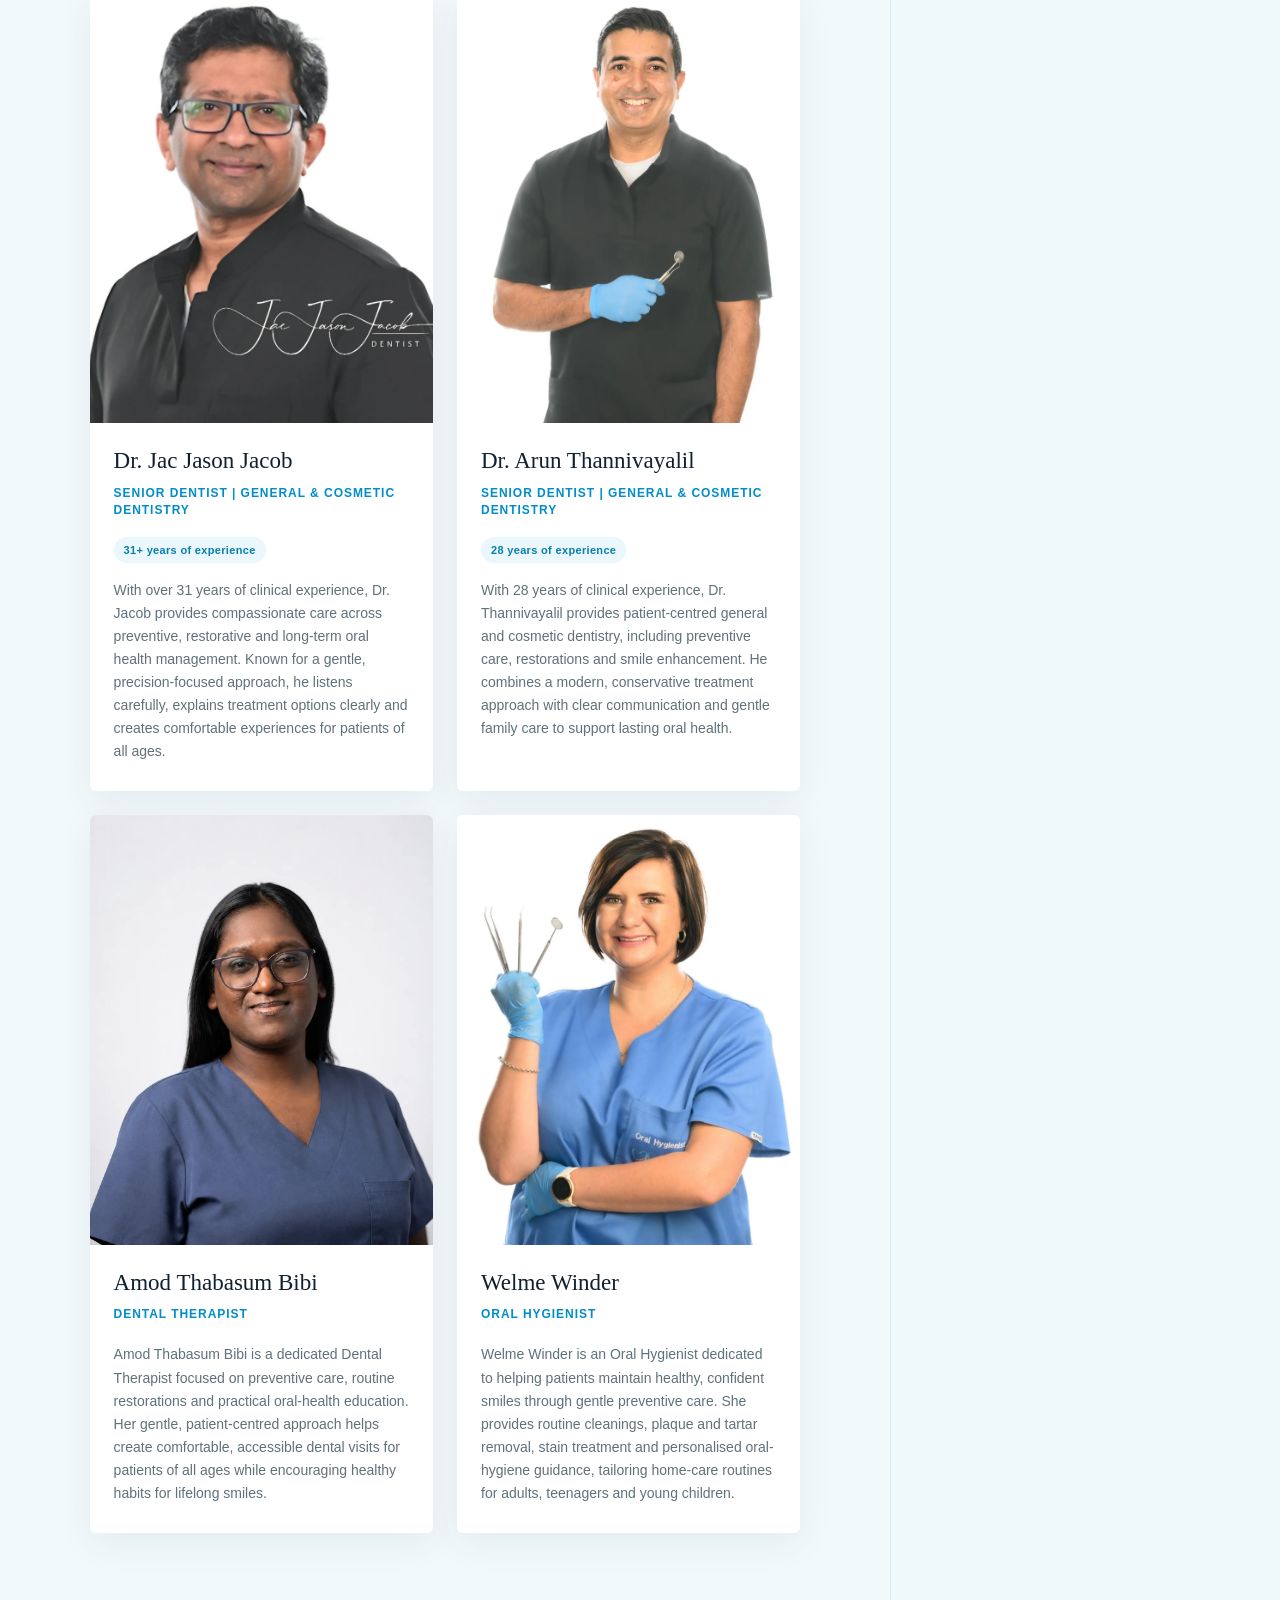
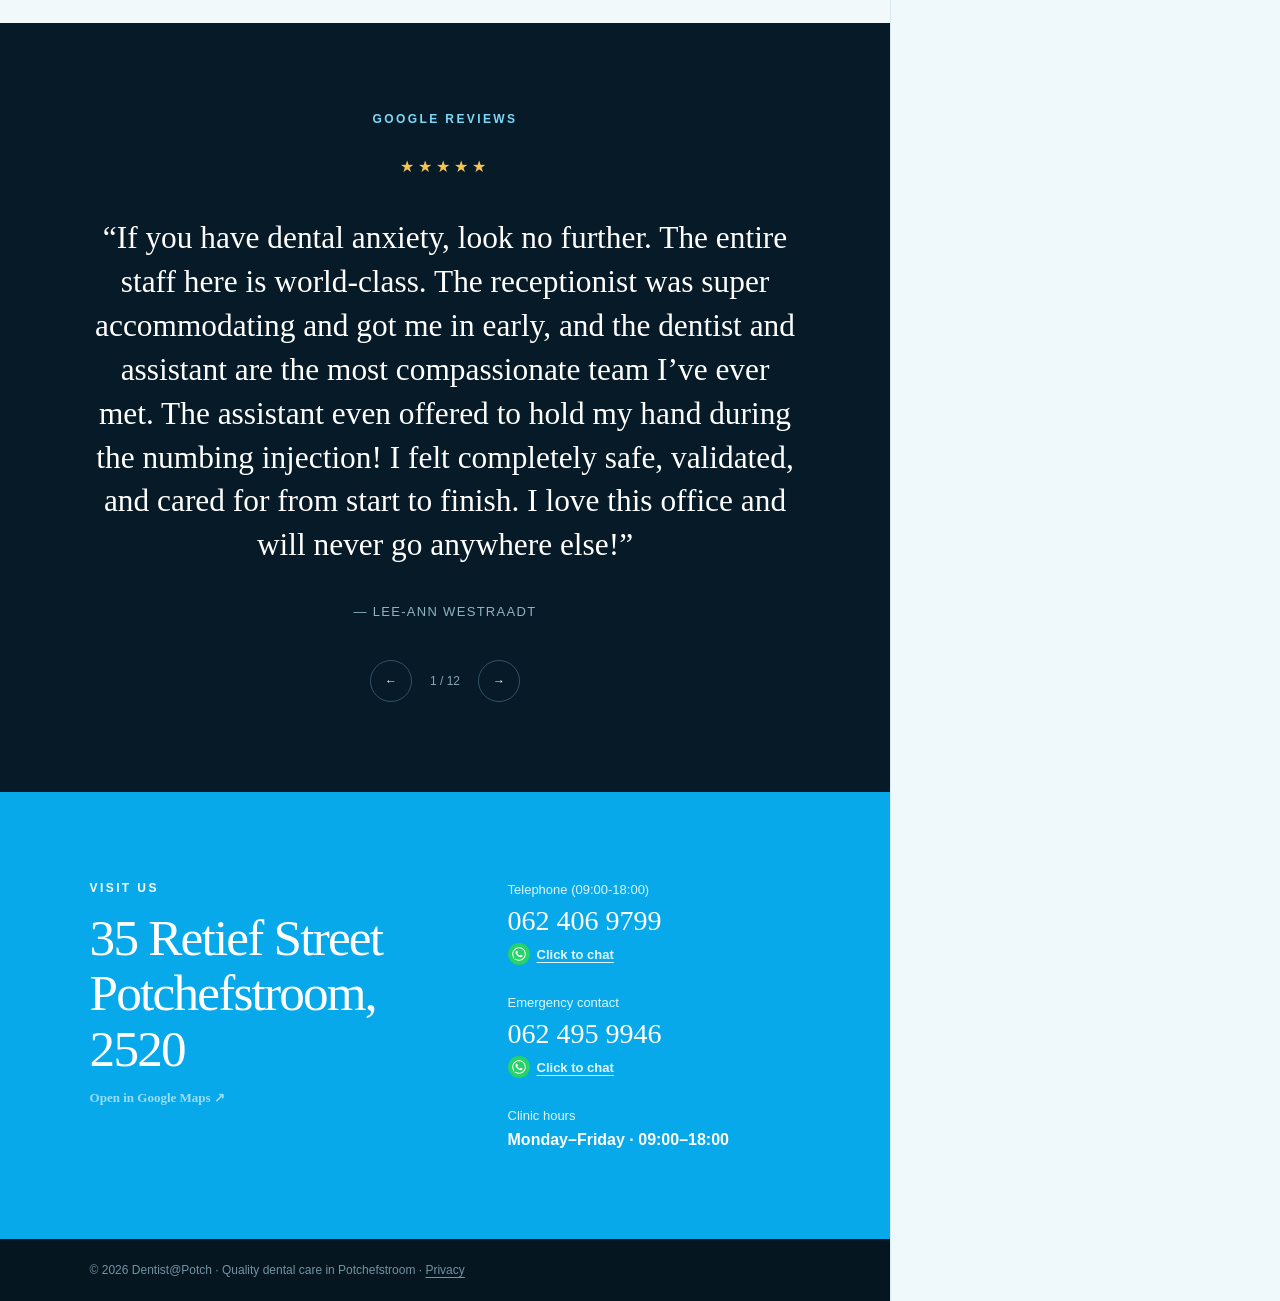
==== commit e36551bd: "Dark gradient top bar with the logo spread across it Co-Authored-By: Claude Fable 5.1 <noreply@anthr" ====
--- a/index.html
+++ b/index.html
@@ -6,15 +6,15 @@
   <title>Dentist@Potch | Dental Care in Potchefstroom</title>
   <meta name="description" content="Compassionate general, cosmetic and preventive dental care in Potchefstroom.">
   <link rel="icon" href="images/dentist-at-potch-emblem.webp">
-  <link rel="stylesheet" href="styles.css?v=11">
-  <script src="tracking.js?v=11"></script>
-  <script src="script.js?v=11" defer></script>
+  <link rel="stylesheet" href="styles.css?v=12">
+  <script src="tracking.js?v=12"></script>
+  <script src="script.js?v=12" defer></script>
 </head>
 <body>
   <main class="site-shell">
     <div class="content-column">
       <header class="topbar">
-        <a href="index.html" class="brand" aria-label="Dentist at Potch home"><img src="images/dentist-at-potch-logo-black.webp" alt="Dentist at Potch"></a>
+        <a href="index.html" class="brand" aria-label="Dentist at Potch home"><img src="images/dentist-at-potch-logo-dark.webp" alt="Dentist at Potch"></a>
         <nav aria-label="Main navigation">
           <a class="active" href="index.html">Home</a>
           <a href="services.html">Services</a>
--- a/styles.css
+++ b/styles.css
@@ -22,3 +22,9 @@
 .legal-page{max-width:820px;margin:auto}.legal-page h2{font-family:Georgia,serif;font-size:28px;font-weight:400;margin:38px 0 12px}.legal-page h2:first-child{margin-top:0}.legal-page p,.legal-page li{color:#4f6069;font-size:16px;line-height:1.7}.legal-page ul{padding-left:22px}.legal-page li{margin-bottom:10px}.legal-page a{color:#008dca;text-decoration:underline;text-underline-offset:3px}
 .service-tagline{color:#008dca!important;font-weight:800;font-size:14px!important;flex:0 0 auto!important;margin:0 0 10px}
 .service-card h2 sup{font-size:.45em;vertical-align:super;margin-left:1px}
+/* Dark top bar with the logo spread across it */
+.topbar{background:radial-gradient(circle at 50% 120%,rgba(7,169,234,.35),transparent 55%),linear-gradient(120deg,#061923,#0c3a50 55%,#061923);border-bottom:1px solid rgba(255,255,255,.08)}
+.topbar .brand{width:340px;max-width:38vw}
+.topbar nav a{color:#dff6ff}.topbar nav a:hover,.topbar nav a.active{color:#fff;border-color:#7fd8f7}
+.topbar .nav-appointment{background:#fff;color:#087ead}
+@media(max-width:700px){.topbar .brand{width:260px;max-width:78vw}}
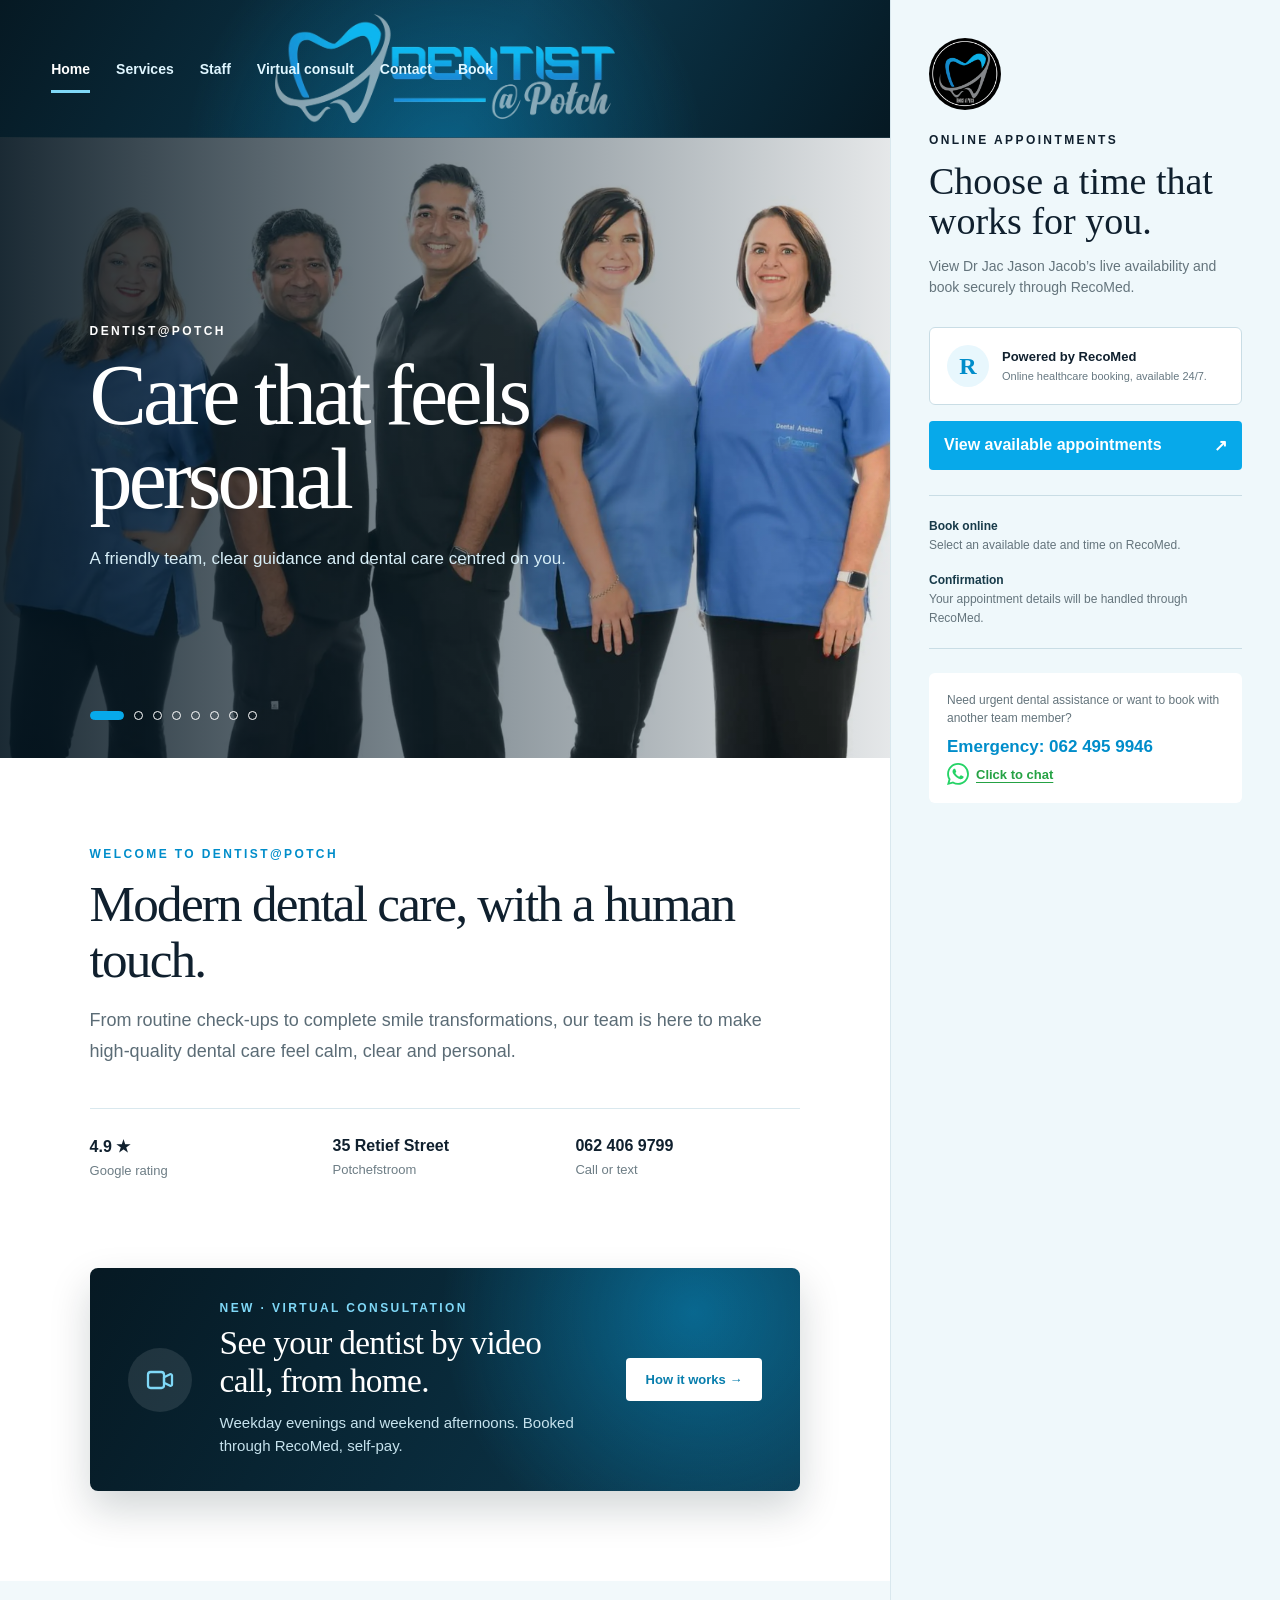
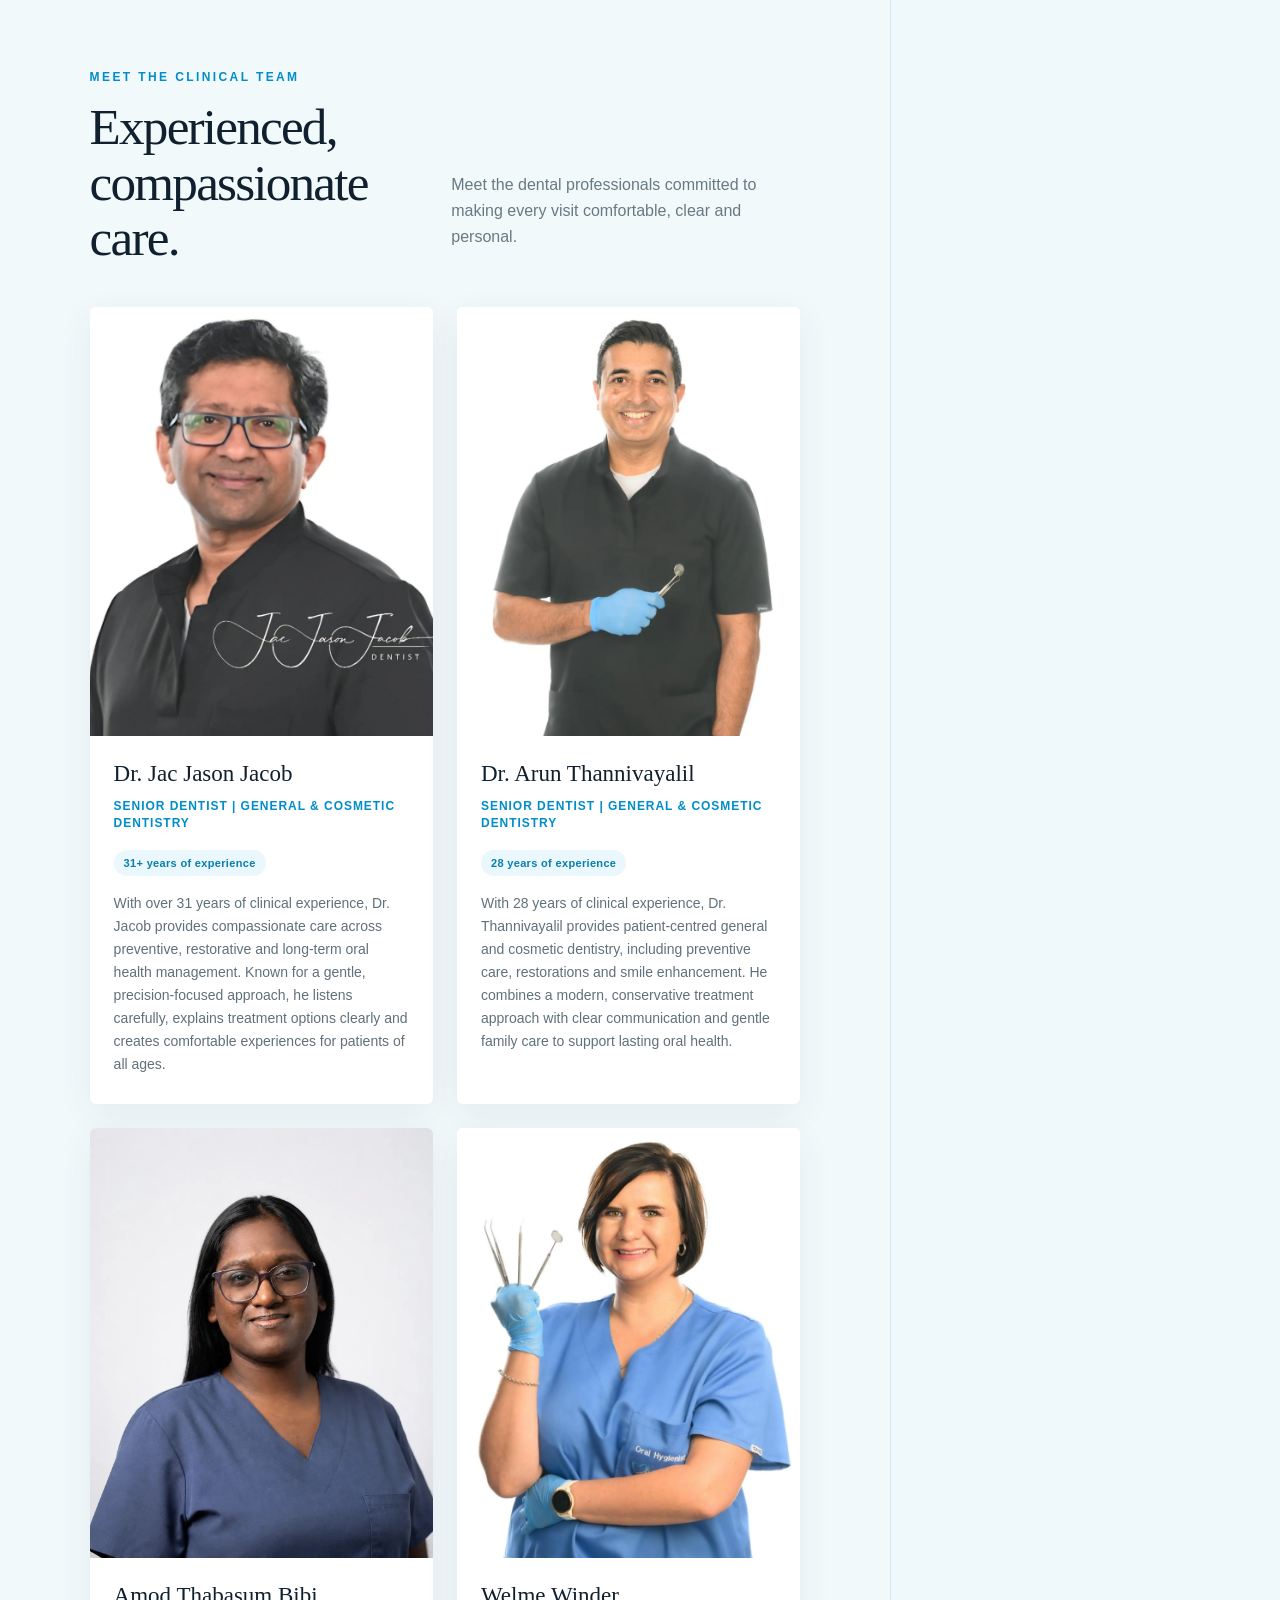
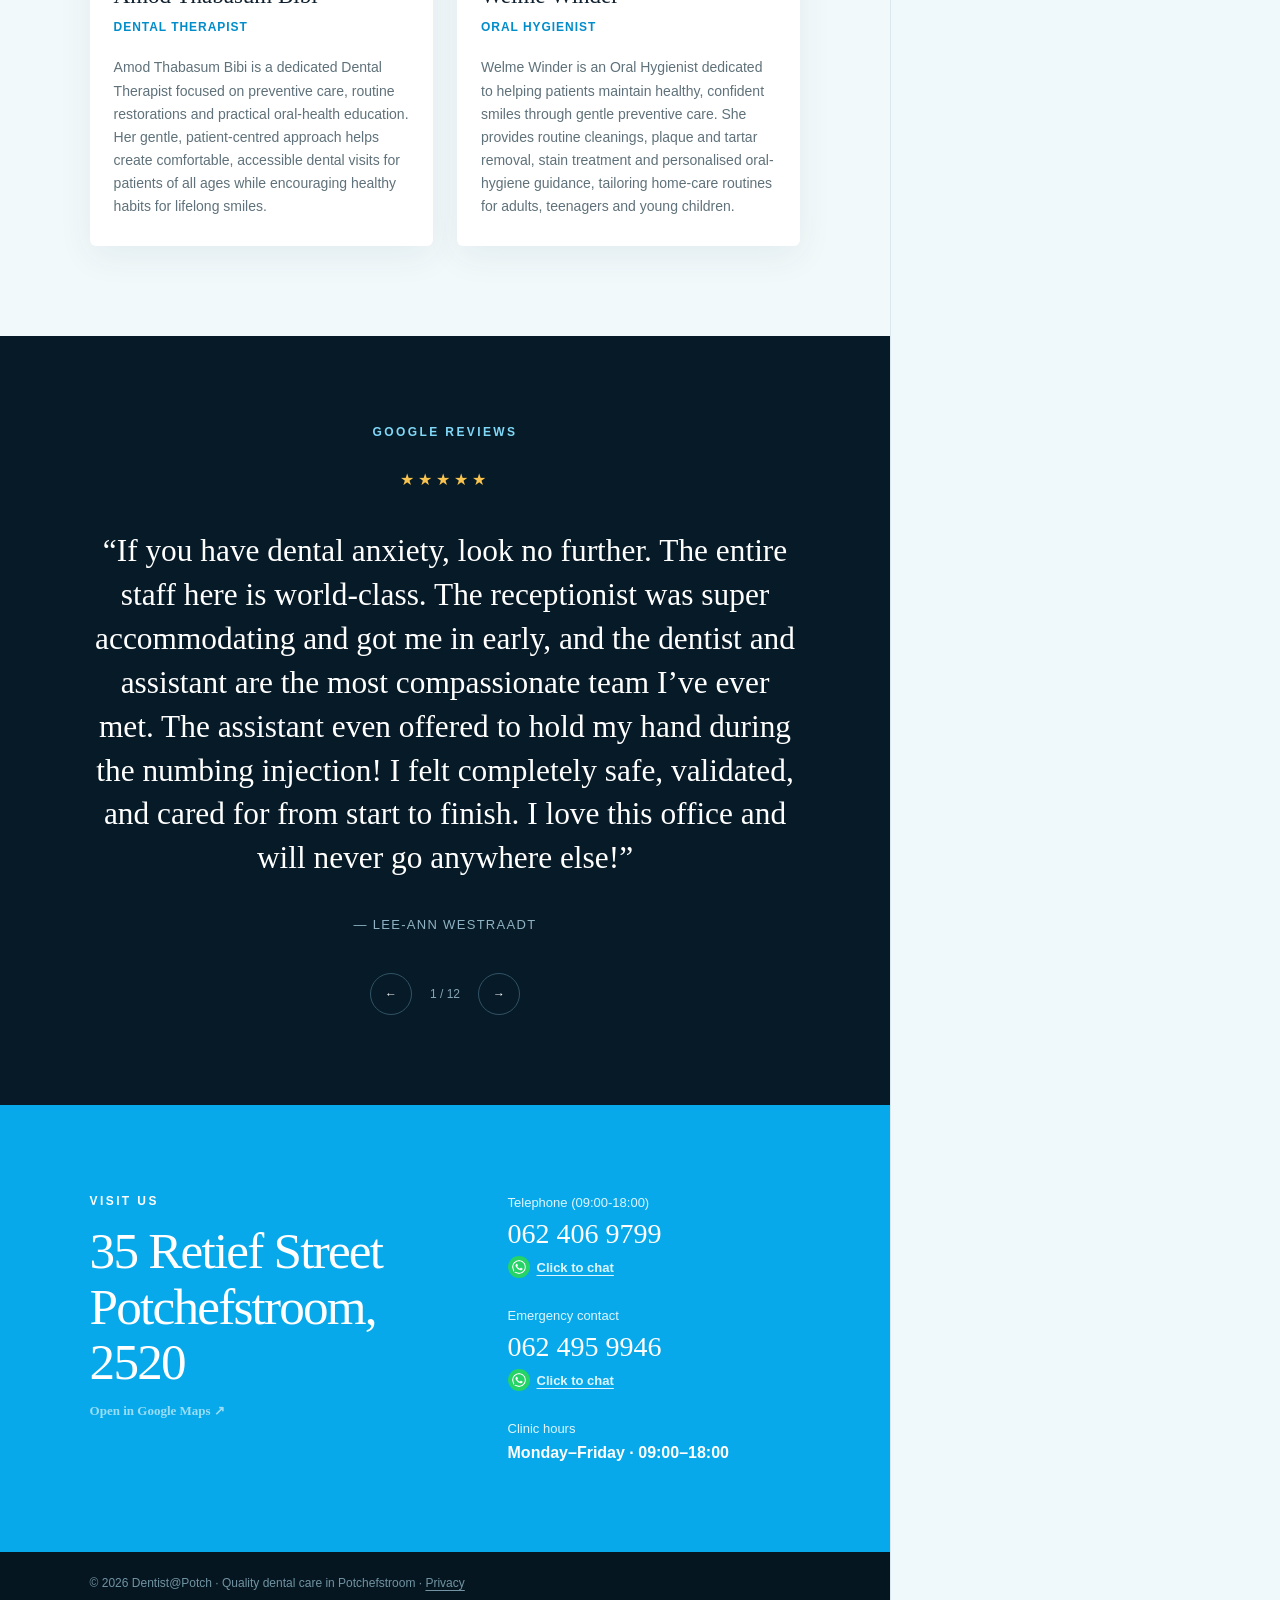
==== commit da888593: "Add virtual consultation page with home banner and menu link New virtual-consultation.html covering " ====
--- a/index.html
+++ b/index.html
@@ -6,9 +6,9 @@
   <title>Dentist@Potch | Dental Care in Potchefstroom</title>
   <meta name="description" content="Compassionate general, cosmetic and preventive dental care in Potchefstroom.">
   <link rel="icon" href="images/dentist-at-potch-emblem.webp">
-  <link rel="stylesheet" href="styles.css?v=12">
-  <script src="tracking.js?v=12"></script>
-  <script src="script.js?v=12" defer></script>
+  <link rel="stylesheet" href="styles.css?v=15">
+  <script src="tracking.js?v=15"></script>
+  <script src="script.js?v=15" defer></script>
 </head>
 <body>
   <main class="site-shell">
@@ -19,6 +19,7 @@
           <a class="active" href="index.html">Home</a>
           <a href="services.html">Services</a>
           <a href="staff.html">Staff</a>
+          <a href="virtual-consultation.html">Virtual consult</a>
           <a href="#contact">Contact</a>
           <a href="https://www.recomed.co.za/dentist/potchefstroom/jac-jason-jacob/9480/9414/" target="_blank" rel="noopener noreferrer">Book</a>
         </nav>
@@ -28,6 +29,10 @@
         <article class="hero-slide visible" aria-hidden="false">
           <img src="images/clinic-team-wide.webp" alt="Dentist at Potch team" style="object-position:center 32%;object-fit:cover">
           <div class="hero-copy"><p class="eyebrow">DENTIST@POTCH</p><h1>Care that feels personal</h1><p>A friendly team, clear guidance and dental care centred on you.</p></div>
+        </article>
+        <article class="hero-slide hero-slide-invisalign" aria-hidden="true">
+          <img src="images/invisalign-aligner.webp" alt="Patient fitting a clear Invisalign aligner" style="object-position:68% 40%;object-fit:cover">
+          <div class="hero-copy"><p class="eyebrow">INVISALIGN<sup>®</sup> CERTIFIED PROVIDER</p><h1>The smile you want, minus the metal.</h1><p>Potchefstroom’s only Invisalign<sup>®</sup> certified practice. Clear aligners, confident results.</p></div>
         </article>
         <article class="hero-slide" aria-hidden="true">
           <img src="images/clinic-support-team.webp" alt="Dentist at Potch support team" style="object-position:center 25%;object-fit:cover">
@@ -40,10 +45,6 @@
         <article class="hero-slide" aria-hidden="true">
           <img src="images/oral-hygienist.webp" alt="Oral hygienist" style="object-position:right center;object-fit:contain">
           <div class="hero-copy"><p class="eyebrow">DENTIST@POTCH</p><h1>Comfortable preventive care</h1><p>Professional support for healthy teeth and gums.</p></div>
-        </article>
-        <article class="hero-slide" aria-hidden="true">
-          <img src="images/receptionist.webp" alt="Receptionist" style="object-position:right center;object-fit:contain">
-          <div class="hero-copy"><p class="eyebrow">DENTIST@POTCH</p><h1>A warm welcome</h1><p>Helpful service from your first call to your appointment.</p></div>
         </article>
         <article class="hero-slide" aria-hidden="true">
           <img src="images/dentist-at-potch-logo-light.webp" alt="Dentist at Potch logo" style="object-position:right center;object-fit:contain">
@@ -59,10 +60,10 @@
         </article>
         <div class="slide-dots" aria-label="Choose clinic image">
           <button class="selected" type="button" aria-label="Show Care that feels personal"></button>
+          <button type="button" aria-label="Show Invisalign certified provider"></button>
           <button type="button" aria-label="Show A team that makes you smile"></button>
           <button type="button" aria-label="Show Compassionate support"></button>
           <button type="button" aria-label="Show Comfortable preventive care"></button>
-          <button type="button" aria-label="Show A warm welcome"></button>
           <button type="button" aria-label="Show Dentist at Potch"></button>
           <button type="button" aria-label="Show Experience you can trust"></button>
           <button type="button" aria-label="Show Your local dental team"></button>
@@ -79,6 +80,12 @@
           <span><strong>062 406 9799</strong> Call or text</span>
         </div>
       </section>
+
+      <a class="vc-banner" href="virtual-consultation.html" aria-label="Virtual consultation: see your dentist by video call">
+        <div class="vc-banner-icon"><svg viewBox="0 0 24 24" aria-hidden="true"><path d="M15 10l4.553-2.276A1 1 0 0 1 21 8.618v6.764a1 1 0 0 1-1.447.894L15 14v-4z"/><rect x="3" y="6" width="12" height="12" rx="2"/></svg></div>
+        <div class="vc-banner-copy"><p class="eyebrow">NEW · VIRTUAL CONSULTATION</p><h2>See your dentist by video call, from home.</h2><p>Weekday evenings and weekend afternoons. Booked through RecoMed, self-pay.</p></div>
+        <span class="vc-banner-cta">How it works →</span>
+      </a>
 
       <section class="team section-pad">
         <p class="eyebrow blue">MEET THE CLINICAL TEAM</p>
--- a/styles.css
+++ b/styles.css
@@ -28,3 +28,27 @@
 .topbar nav a{color:#dff6ff}.topbar nav a:hover,.topbar nav a.active{color:#fff;border-color:#7fd8f7}
 .topbar .nav-appointment{background:#fff;color:#087ead}
 @media(max-width:700px){.topbar .brand{width:260px;max-width:78vw}}
+/* Banners share the top bar's gradient so the two flow together */
+.services-hero,.staff-hero{background:radial-gradient(circle at 50% -12%,rgba(7,169,234,.34),transparent 48%),linear-gradient(120deg,#061923,#0c3a50 55%,#061923)}
+.service-nav{border-bottom:0}
+.hero-copy .eyebrow sup,.hero-copy p sup{font-size:.6em;vertical-align:super;margin-left:1px}.hero-slide-invisalign::after{background:linear-gradient(90deg,rgba(2,19,30,.94) 0%,rgba(3,26,40,.72) 48%,rgba(3,26,40,.18) 100%)}
+/* Virtual consultation banner (home page) */
+.vc-banner{display:grid;grid-template-columns:auto 1fr auto;align-items:center;gap:28px;margin:0 clamp(28px,7vw,90px) 90px;padding:34px 38px;border-radius:8px;color:#fff;background:radial-gradient(circle at 85% 20%,rgba(7,169,234,.45),transparent 40%),linear-gradient(120deg,#061923,#0c3a50);box-shadow:0 18px 40px rgba(6,25,35,.18);transition:transform .2s ease,box-shadow .2s ease}
+.vc-banner:hover{transform:translateY(-3px);box-shadow:0 24px 48px rgba(6,25,35,.26)}
+.vc-banner-icon{width:64px;height:64px;border-radius:50%;display:grid;place-items:center;background:rgba(255,255,255,.1);color:#7fd8f7}.vc-banner-icon svg{width:32px;height:32px;fill:none;stroke:currentColor;stroke-width:1.7;stroke-linecap:round;stroke-linejoin:round}
+.vc-banner-copy .eyebrow{color:#7fd8f7;margin-bottom:10px}.vc-banner-copy h2{margin:0;font-family:Georgia,serif;font-size:clamp(24px,2.6vw,34px);font-weight:400;line-height:1.15;letter-spacing:-.02em}.vc-banner-copy p:last-child{margin:10px 0 0;color:#c6e2ed;font-size:15px;line-height:1.55}
+.vc-banner-cta{white-space:nowrap;background:#fff;color:#087ead;padding:14px 20px;border-radius:4px;font-size:13px;font-weight:800}
+/* Virtual consultation page */
+.vc-section{max-width:980px;margin:auto}.vc-section h2{font-family:Georgia,serif;font-size:clamp(28px,3.2vw,42px);line-height:1.12;font-weight:400;margin:0 0 34px;letter-spacing:-.025em}.vc-section h3{font-family:Georgia,serif;font-size:26px;font-weight:400;margin:48px 0 18px}
+.vc-cards{display:grid;grid-template-columns:repeat(3,1fr);gap:18px}.vc-card{border:1px solid var(--line);border-radius:6px;padding:28px 22px;text-align:center;background:#fff}.vc-icon{width:56px;height:56px;margin:0 auto 14px;border-radius:50%;background:var(--pale);color:var(--blue);display:grid;place-items:center}.vc-icon svg,.vc-note svg{fill:none;stroke:currentColor;stroke-width:1.7;stroke-linecap:round;stroke-linejoin:round}.vc-icon svg{width:30px;height:30px}.vc-card p{margin:0;font-size:15px;font-weight:700;color:var(--ink)}
+.vc-notes{display:grid;grid-template-columns:1fr 1fr;gap:18px;margin-top:18px}.vc-note{display:flex;gap:16px;align-items:flex-start;padding:20px 22px;border-radius:6px}.vc-note svg{width:30px;height:30px;flex:none;margin-top:2px}.vc-note strong{display:block;font-size:15px;margin-bottom:4px}.vc-note p{margin:0;font-size:14px;line-height:1.55}
+.vc-note-pay{background:#fff3e6;color:#8a4b00}.vc-note-pay p{color:#8a4b00}.vc-note-consent{background:#eaf7fc;color:#0a4f6e}.vc-note-consent p{color:#0a4f6e}
+.vc-how{border-top:1px solid var(--line)}
+.vc-table{width:100%;border-collapse:collapse;font-size:16px}.vc-table th,.vc-table td{text-align:left;padding:14px 16px;border-bottom:1px solid var(--line)}.vc-table thead th{font-size:12px;letter-spacing:.12em;text-transform:uppercase;color:#6d7d85;font-weight:800}.vc-table tbody th{font-weight:700;color:var(--ink)}.vc-table td{color:#4f6069}.vc-table td:last-child{font-weight:800;color:#008dca}
+.vc-steps{counter-reset:step;list-style:none;margin:0;padding:0;max-width:760px}.vc-steps>li{counter-increment:step;position:relative;padding:0 0 18px 54px;color:#4f6069;font-size:16px;line-height:1.6}.vc-steps>li::before{content:counter(step);position:absolute;left:0;top:-2px;width:36px;height:36px;border-radius:50%;background:var(--blue);color:#fff;font-weight:800;display:grid;place-items:center;font-size:14px}.vc-steps>li strong{color:var(--ink)}.vc-steps ul{margin:8px 0 0;padding-left:20px}.vc-steps ul li{margin-bottom:4px}
+.vc-flow{list-style:none;margin:0;padding:0;display:grid;grid-template-columns:repeat(5,1fr);gap:12px;counter-reset:none}.vc-flow li{position:relative;background:#f2f9fb;border:1px solid var(--line);border-radius:6px;padding:18px 14px 16px;text-align:center}.vc-flow li span{display:inline-grid;place-items:center;width:30px;height:30px;border-radius:50%;background:var(--blue);color:#fff;font-weight:800;font-size:13px;margin-bottom:10px}.vc-flow li strong{display:block;font-size:14px;color:var(--ink);line-height:1.3}.vc-flow li small{display:block;margin-top:6px;color:#6d7d85;font-size:12px;line-height:1.4}.vc-flow li:not(:last-child)::after{content:"→";position:absolute;right:-13px;top:50%;transform:translateY(-50%);color:#a6bdc7;font-size:16px}
+.vc-cta{margin-top:56px;padding:44px 48px;display:flex;justify-content:space-between;align-items:center;gap:30px;background:var(--blue);color:#fff;border-radius:8px}.vc-cta .eyebrow{color:#dff6ff}.vc-cta h2{margin:0 0 10px;font-size:clamp(24px,2.8vw,34px)}.vc-cta p:last-child{margin:0;color:#dff6ff;font-size:15px;line-height:1.55}.vc-cta a{background:#fff;color:#087ead;padding:15px 20px;font-size:13px;font-weight:bold;white-space:nowrap;border-radius:4px}
+@media(max-width:1000px){.vc-flow{grid-template-columns:1fr;gap:10px}.vc-flow li{text-align:left;display:grid;grid-template-columns:auto 1fr;column-gap:14px;align-items:center}.vc-flow li span{margin:0;grid-row:span 2}.vc-flow li small{margin-top:2px}.vc-flow li:not(:last-child)::after{content:"↓";right:auto;left:26px;top:auto;bottom:-14px;transform:none}}
+@media(max-width:700px){.vc-banner{grid-template-columns:1fr;gap:18px;margin:0 24px 65px;padding:28px 24px}.vc-banner-cta{justify-self:start}.vc-notes{grid-template-columns:1fr}.vc-cta{display:block;padding:32px 26px}.vc-cta a{display:inline-block;margin-top:20px}.vc-table{font-size:14px}.vc-table th,.vc-table td{padding:12px 8px}}
+@media(max-width:480px){.vc-cards{grid-template-columns:1fr}}
+.topbar nav a{white-space:nowrap}@media(max-width:700px){.topbar nav{flex-wrap:wrap;row-gap:0;gap:4px 14px}}
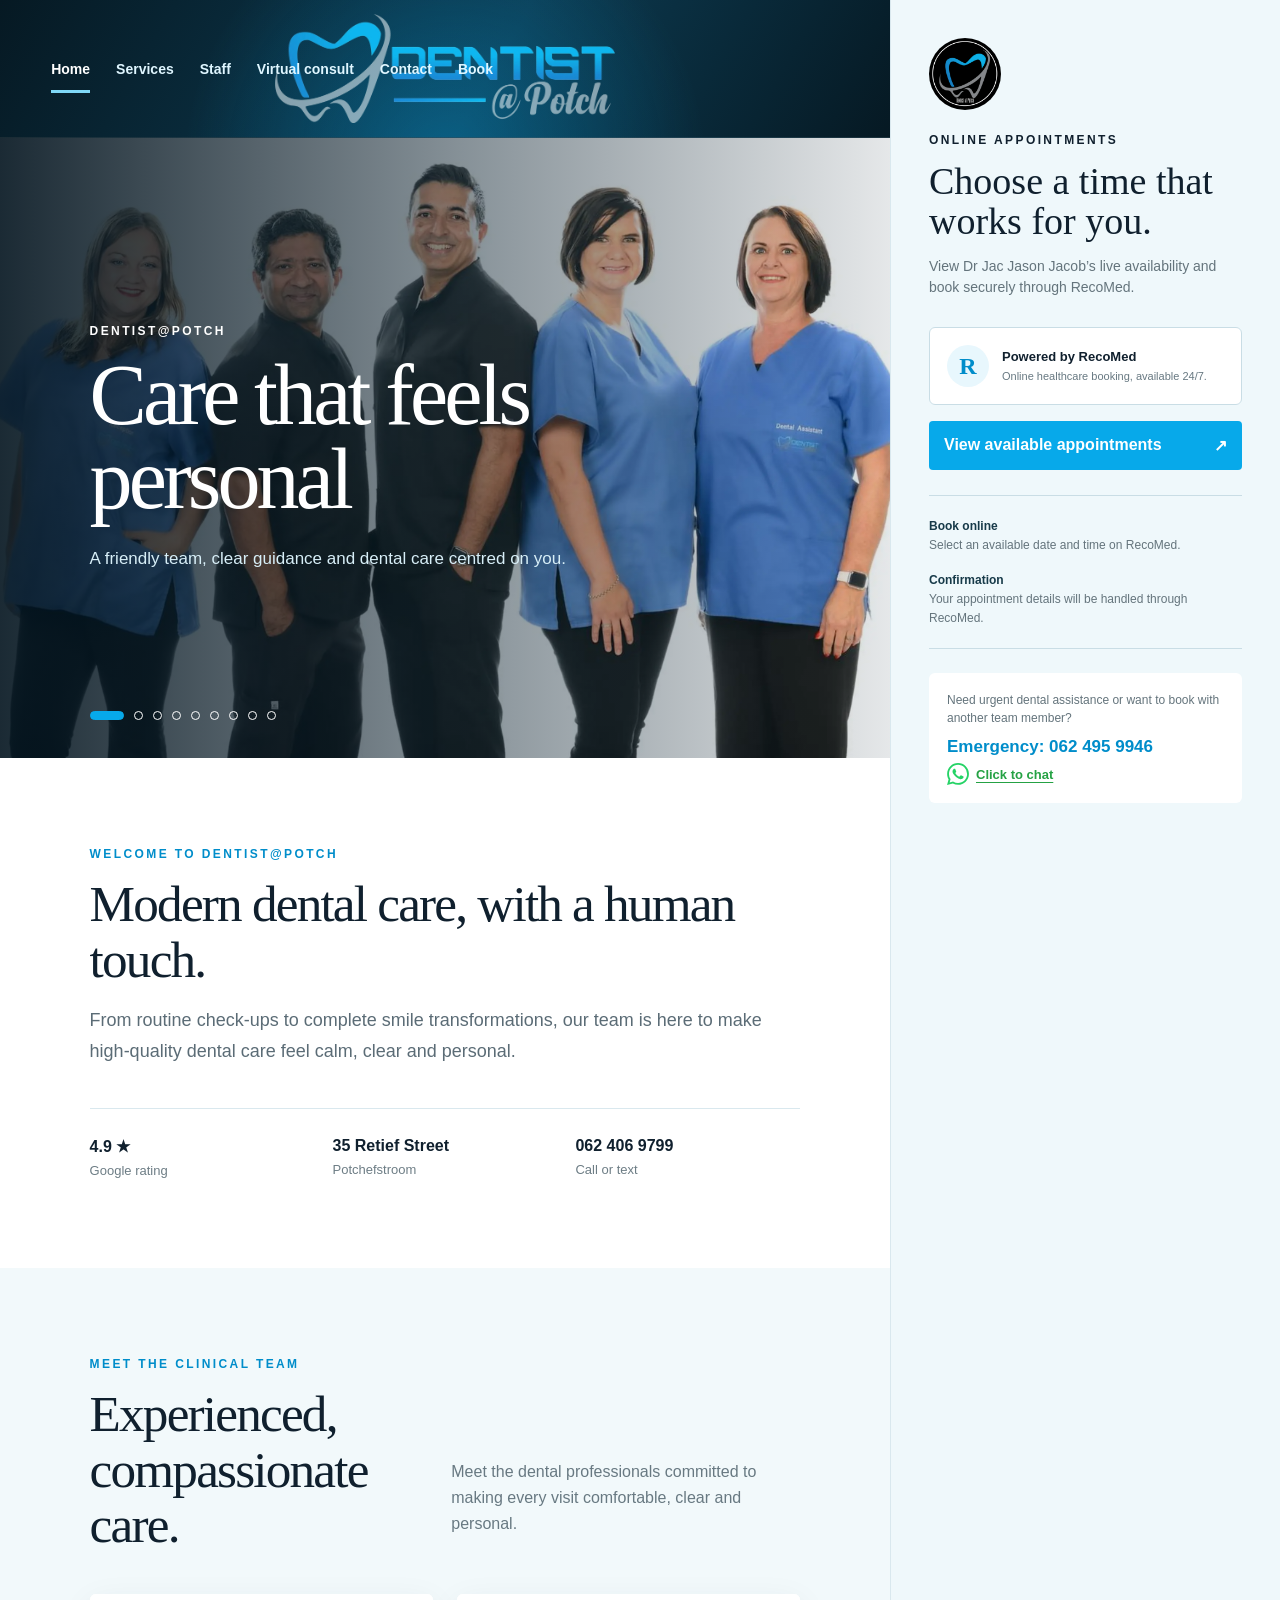
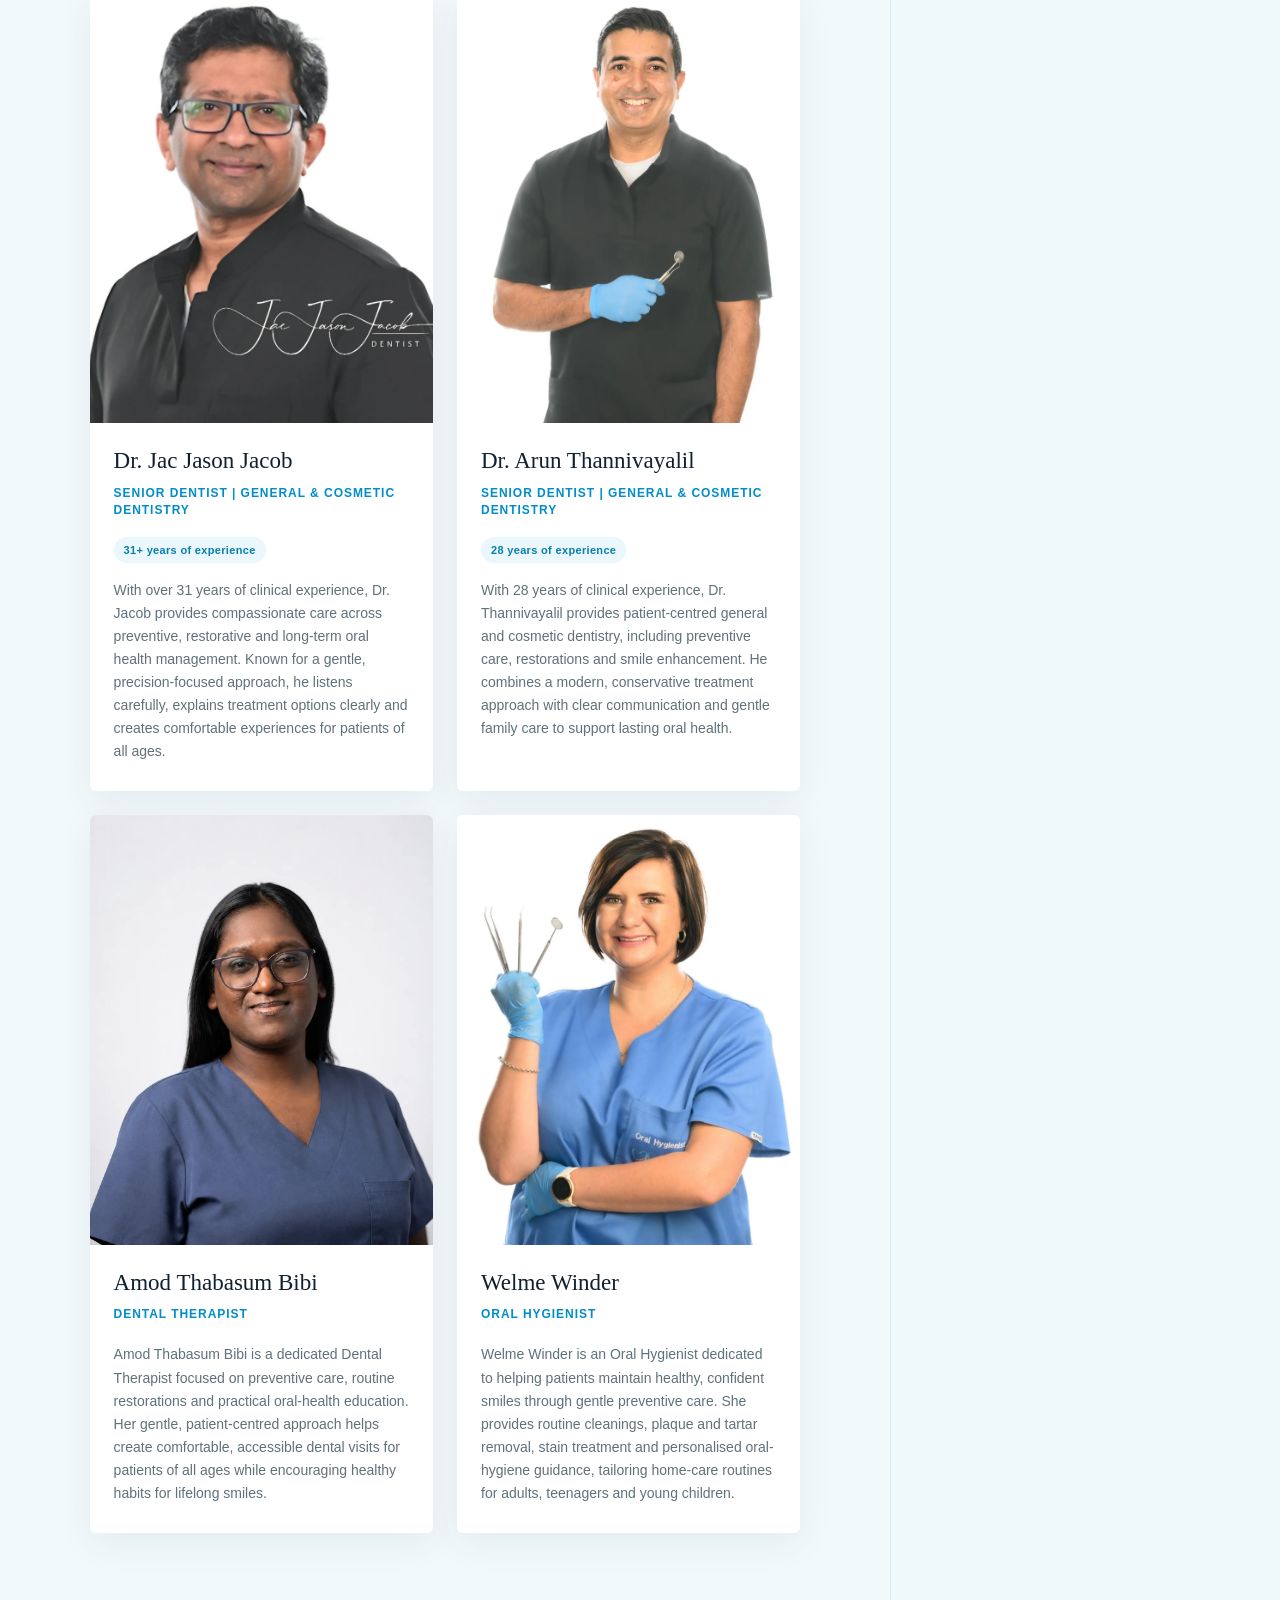
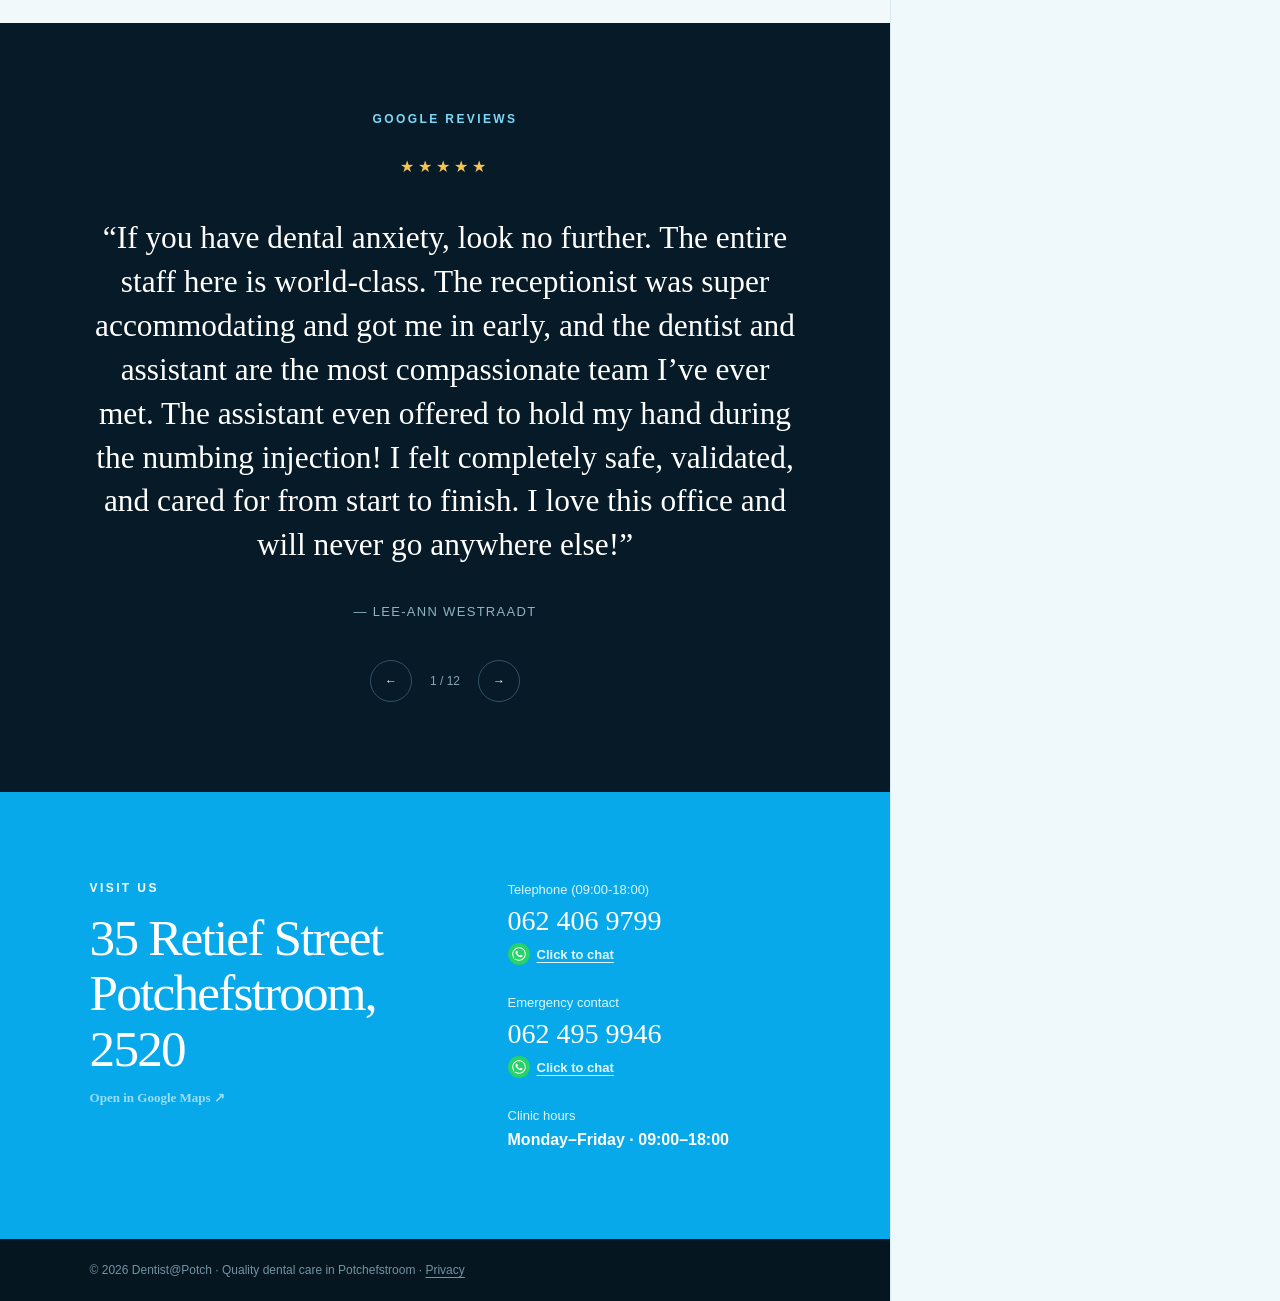
==== commit d85b38d9: "Virtual consultation: slideshow banner, animated what-it-is items, flow chart steps Move the home pa" ====
--- a/index.html
+++ b/index.html
@@ -6,9 +6,9 @@
   <title>Dentist@Potch | Dental Care in Potchefstroom</title>
   <meta name="description" content="Compassionate general, cosmetic and preventive dental care in Potchefstroom.">
   <link rel="icon" href="images/dentist-at-potch-emblem.webp">
-  <link rel="stylesheet" href="styles.css?v=15">
-  <script src="tracking.js?v=15"></script>
-  <script src="script.js?v=15" defer></script>
+  <link rel="stylesheet" href="styles.css?v=16">
+  <script src="tracking.js?v=16"></script>
+  <script src="script.js?v=16" defer></script>
 </head>
 <body>
   <main class="site-shell">
@@ -33,6 +33,11 @@
         <article class="hero-slide hero-slide-invisalign" aria-hidden="true">
           <img src="images/invisalign-aligner.webp" alt="Patient fitting a clear Invisalign aligner" style="object-position:68% 40%;object-fit:cover">
           <div class="hero-copy"><p class="eyebrow">INVISALIGN<sup>®</sup> CERTIFIED PROVIDER</p><h1>The smile you want, minus the metal.</h1><p>Potchefstroom’s only Invisalign<sup>®</sup> certified practice. Clear aligners, confident results.</p></div>
+        </article>
+        <article class="hero-slide hero-slide-virtual" aria-hidden="true">
+          <a class="hero-slide-link" href="virtual-consultation.html" aria-label="Virtual consultation: see your dentist by video call. How it works"></a>
+          <svg class="hero-virtual-icon" viewBox="0 0 24 24" aria-hidden="true"><path d="M15 10l4.553-2.276A1 1 0 0 1 21 8.618v6.764a1 1 0 0 1-1.447.894L15 14v-4z"/><rect x="3" y="6" width="12" height="12" rx="2"/></svg>
+          <div class="hero-copy"><p class="eyebrow">NEW · VIRTUAL CONSULTATION</p><h1>See your dentist by video call, from home.</h1><p>Weekday evenings and weekend afternoons. Booked through RecoMed, self-pay.</p><span class="hero-cta">How it works →</span></div>
         </article>
         <article class="hero-slide" aria-hidden="true">
           <img src="images/clinic-support-team.webp" alt="Dentist at Potch support team" style="object-position:center 25%;object-fit:cover">
@@ -61,6 +66,7 @@
         <div class="slide-dots" aria-label="Choose clinic image">
           <button class="selected" type="button" aria-label="Show Care that feels personal"></button>
           <button type="button" aria-label="Show Invisalign certified provider"></button>
+          <button type="button" aria-label="Show Virtual consultation"></button>
           <button type="button" aria-label="Show A team that makes you smile"></button>
           <button type="button" aria-label="Show Compassionate support"></button>
           <button type="button" aria-label="Show Comfortable preventive care"></button>
@@ -80,12 +86,6 @@
           <span><strong>062 406 9799</strong> Call or text</span>
         </div>
       </section>
-
-      <a class="vc-banner" href="virtual-consultation.html" aria-label="Virtual consultation: see your dentist by video call">
-        <div class="vc-banner-icon"><svg viewBox="0 0 24 24" aria-hidden="true"><path d="M15 10l4.553-2.276A1 1 0 0 1 21 8.618v6.764a1 1 0 0 1-1.447.894L15 14v-4z"/><rect x="3" y="6" width="12" height="12" rx="2"/></svg></div>
-        <div class="vc-banner-copy"><p class="eyebrow">NEW · VIRTUAL CONSULTATION</p><h2>See your dentist by video call, from home.</h2><p>Weekday evenings and weekend afternoons. Booked through RecoMed, self-pay.</p></div>
-        <span class="vc-banner-cta">How it works →</span>
-      </a>
 
       <section class="team section-pad">
         <p class="eyebrow blue">MEET THE CLINICAL TEAM</p>
--- a/styles.css
+++ b/styles.css
@@ -32,12 +32,6 @@
 .services-hero,.staff-hero{background:radial-gradient(circle at 50% -12%,rgba(7,169,234,.34),transparent 48%),linear-gradient(120deg,#061923,#0c3a50 55%,#061923)}
 .service-nav{border-bottom:0}
 .hero-copy .eyebrow sup,.hero-copy p sup{font-size:.6em;vertical-align:super;margin-left:1px}.hero-slide-invisalign::after{background:linear-gradient(90deg,rgba(2,19,30,.94) 0%,rgba(3,26,40,.72) 48%,rgba(3,26,40,.18) 100%)}
-/* Virtual consultation banner (home page) */
-.vc-banner{display:grid;grid-template-columns:auto 1fr auto;align-items:center;gap:28px;margin:0 clamp(28px,7vw,90px) 90px;padding:34px 38px;border-radius:8px;color:#fff;background:radial-gradient(circle at 85% 20%,rgba(7,169,234,.45),transparent 40%),linear-gradient(120deg,#061923,#0c3a50);box-shadow:0 18px 40px rgba(6,25,35,.18);transition:transform .2s ease,box-shadow .2s ease}
-.vc-banner:hover{transform:translateY(-3px);box-shadow:0 24px 48px rgba(6,25,35,.26)}
-.vc-banner-icon{width:64px;height:64px;border-radius:50%;display:grid;place-items:center;background:rgba(255,255,255,.1);color:#7fd8f7}.vc-banner-icon svg{width:32px;height:32px;fill:none;stroke:currentColor;stroke-width:1.7;stroke-linecap:round;stroke-linejoin:round}
-.vc-banner-copy .eyebrow{color:#7fd8f7;margin-bottom:10px}.vc-banner-copy h2{margin:0;font-family:Georgia,serif;font-size:clamp(24px,2.6vw,34px);font-weight:400;line-height:1.15;letter-spacing:-.02em}.vc-banner-copy p:last-child{margin:10px 0 0;color:#c6e2ed;font-size:15px;line-height:1.55}
-.vc-banner-cta{white-space:nowrap;background:#fff;color:#087ead;padding:14px 20px;border-radius:4px;font-size:13px;font-weight:800}
 /* Virtual consultation page */
 .vc-section{max-width:980px;margin:auto}.vc-section h2{font-family:Georgia,serif;font-size:clamp(28px,3.2vw,42px);line-height:1.12;font-weight:400;margin:0 0 34px;letter-spacing:-.025em}.vc-section h3{font-family:Georgia,serif;font-size:26px;font-weight:400;margin:48px 0 18px}
 .vc-cards{display:grid;grid-template-columns:repeat(3,1fr);gap:18px}.vc-card{border:1px solid var(--line);border-radius:6px;padding:28px 22px;text-align:center;background:#fff}.vc-icon{width:56px;height:56px;margin:0 auto 14px;border-radius:50%;background:var(--pale);color:var(--blue);display:grid;place-items:center}.vc-icon svg,.vc-note svg{fill:none;stroke:currentColor;stroke-width:1.7;stroke-linecap:round;stroke-linejoin:round}.vc-icon svg{width:30px;height:30px}.vc-card p{margin:0;font-size:15px;font-weight:700;color:var(--ink)}
@@ -52,3 +46,23 @@
 @media(max-width:700px){.vc-banner{grid-template-columns:1fr;gap:18px;margin:0 24px 65px;padding:28px 24px}.vc-banner-cta{justify-self:start}.vc-notes{grid-template-columns:1fr}.vc-cta{display:block;padding:32px 26px}.vc-cta a{display:inline-block;margin-top:20px}.vc-table{font-size:14px}.vc-table th,.vc-table td{padding:12px 8px}}
 @media(max-width:480px){.vc-cards{grid-template-columns:1fr}}
 .topbar nav a{white-space:nowrap}@media(max-width:700px){.topbar nav{flex-wrap:wrap;row-gap:0;gap:4px 14px}}
+/* Virtual consultation slide on the home page */
+.hero-slide-virtual{background:radial-gradient(circle at 82% 30%,rgba(7,169,234,.5),transparent 38%),linear-gradient(120deg,#061923,#0c3a50 60%,#083a52)}
+.hero-slide-virtual::after{background:linear-gradient(90deg,rgba(2,19,30,.55) 0%,rgba(3,26,40,.25) 50%,transparent 100%)}
+.hero-virtual-icon{position:absolute;right:8%;top:50%;width:min(34vw,300px);height:auto;transform:translateY(-50%);fill:none;stroke:#7fd8f7;stroke-width:.9;stroke-linecap:round;stroke-linejoin:round;opacity:.5;z-index:1}
+.hero-slide-link{position:absolute;inset:0;z-index:3}.hero-slide-virtual .hero-copy{pointer-events:none}
+.hero-cta{display:inline-block;margin-top:28px;background:#fff;color:#087ead;padding:14px 20px;border-radius:4px;font-size:13px;font-weight:800}.hero-slide-virtual:hover .hero-cta{background:#dff6ff}
+/* What-it-is showcase animation */
+.vc-showcase{position:relative}.vc-showcase-stage{position:relative;height:230px}.vc-show-item{position:absolute;left:50%;top:0;width:min(100%,420px);transform:translate(-50%,60px) scale(.6);opacity:0;visibility:hidden;transition:transform .55s cubic-bezier(.2,.8,.3,1),opacity .55s ease,visibility 0s linear .55s}
+.vc-show-item.is-active{transform:translate(-50%,0) scale(1);opacity:1;visibility:visible;transition-delay:0s}
+.vc-show-item.is-leaving{transform:translate(-50%,-20px) scale(1.06);opacity:0;visibility:visible;transition:transform .45s ease,opacity .45s ease}
+.vc-showcase .vc-card{padding:40px 28px}.vc-showcase .vc-icon{width:72px;height:72px}.vc-showcase .vc-icon svg{width:38px;height:38px}.vc-showcase .vc-card p{font-size:19px}
+.vc-showcase-dots{display:flex;justify-content:center;gap:8px;margin-top:14px}.vc-showcase-dots span{width:8px;height:8px;border-radius:50%;background:#c9dde5;transition:background .3s,width .3s}.vc-showcase-dots span.is-active{width:26px;border-radius:8px;background:var(--blue)}
+.vc-showcase-static .vc-showcase-stage{height:auto;display:grid;grid-template-columns:repeat(3,1fr);gap:18px}.vc-showcase-static .vc-show-item{position:static;transform:none;opacity:1;visibility:visible;width:auto}.vc-showcase-static .vc-showcase-dots{display:none}
+/* Booking steps flow chart */
+.vc-flowchart{list-style:none;margin:0;padding:0;max-width:720px}.vc-flowchart>li{position:relative;display:grid;grid-template-columns:44px 1fr;gap:18px;padding-bottom:34px}
+.vc-flowchart>li::before{content:"";position:absolute;left:21px;top:44px;bottom:0;width:2px;background:#c9dde5}.vc-flowchart>li::after{content:"";position:absolute;left:15px;bottom:4px;width:10px;height:10px;border-right:2px solid #c9dde5;border-bottom:2px solid #c9dde5;transform:rotate(45deg)}
+.vc-flowchart>li:last-child{padding-bottom:0}.vc-flowchart>li:last-child::before,.vc-flowchart>li:last-child::after{display:none}
+.vc-node{width:44px;height:44px;border-radius:50%;background:var(--blue);color:#fff;font-weight:800;display:grid;place-items:center;font-size:15px;box-shadow:0 0 0 6px #eaf7fc}
+.vc-box{background:#fff;border:1px solid var(--line);border-radius:6px;padding:18px 22px;box-shadow:0 10px 30px rgba(9,51,70,.06)}.vc-box strong{display:block;color:var(--ink);font-size:16px;line-height:1.5}.vc-box p{margin:8px 0 0;color:#4f6069;font-size:15px;line-height:1.6}.vc-box ul{margin:10px 0 0;padding-left:20px;color:#4f6069;font-size:15px;line-height:1.6}.vc-box ul li{margin-bottom:4px}.vc-box ul strong{display:inline;font-size:inherit}
+@media(max-width:700px){.vc-flowchart>li{grid-template-columns:36px 1fr;gap:12px}.vc-node{width:36px;height:36px;font-size:13px}.vc-flowchart>li::before{left:17px;top:36px}.vc-flowchart>li::after{left:11px}.vc-box{padding:14px 16px}.vc-showcase-stage{height:250px}.hero-virtual-icon{right:4%;top:22%;width:38vw;transform:none;opacity:.35}}
